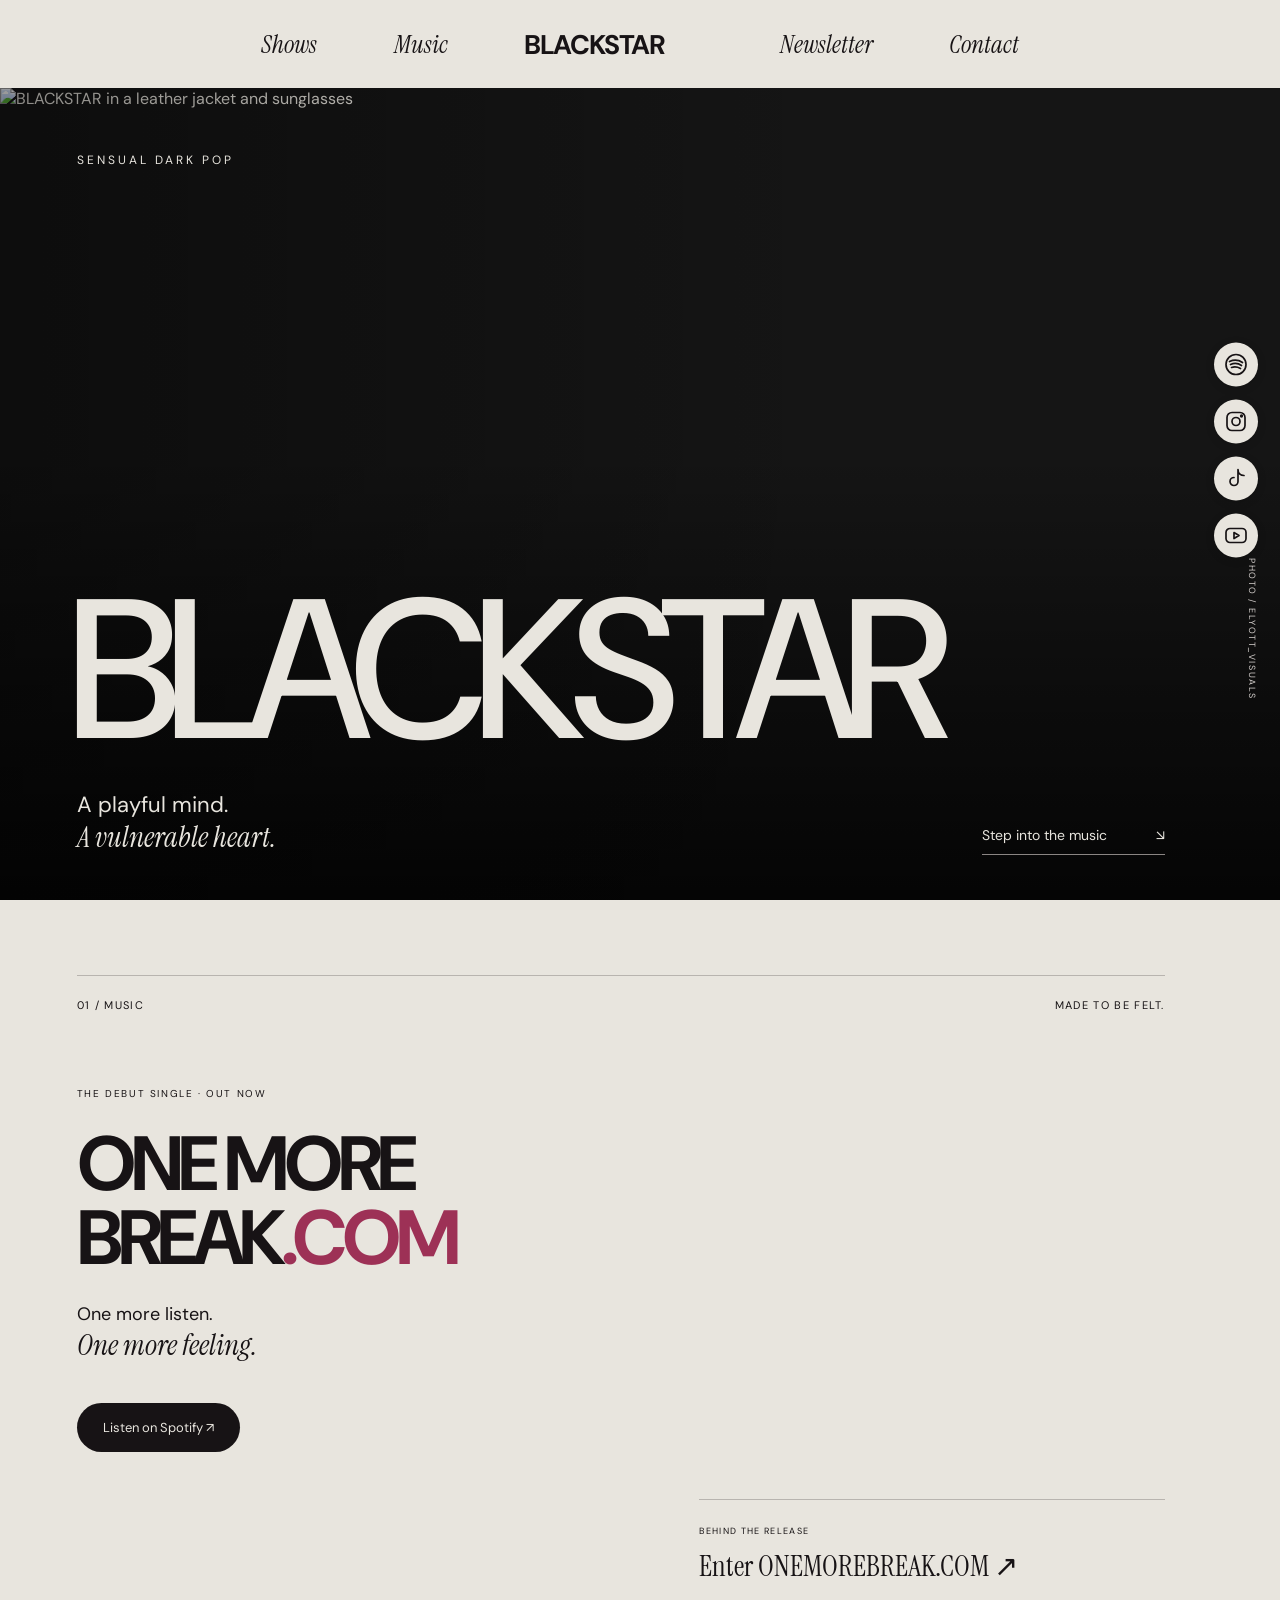
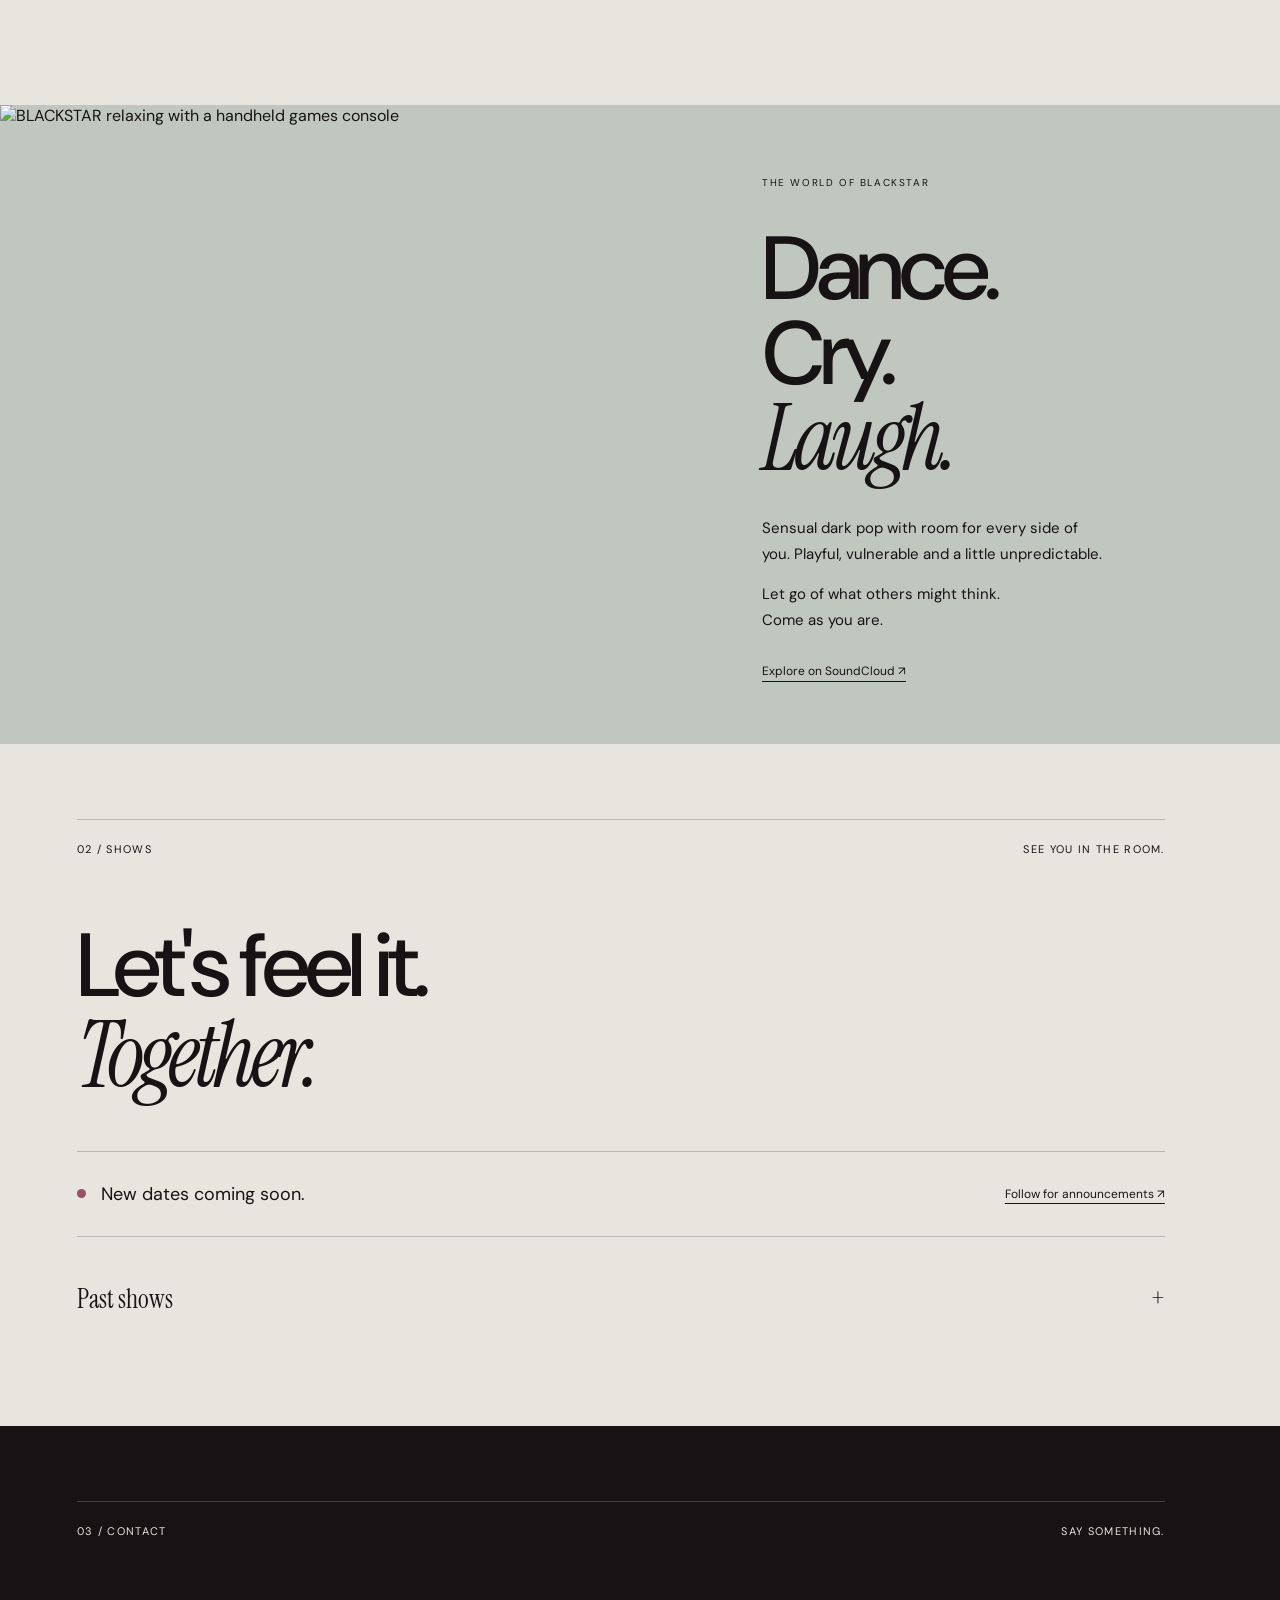
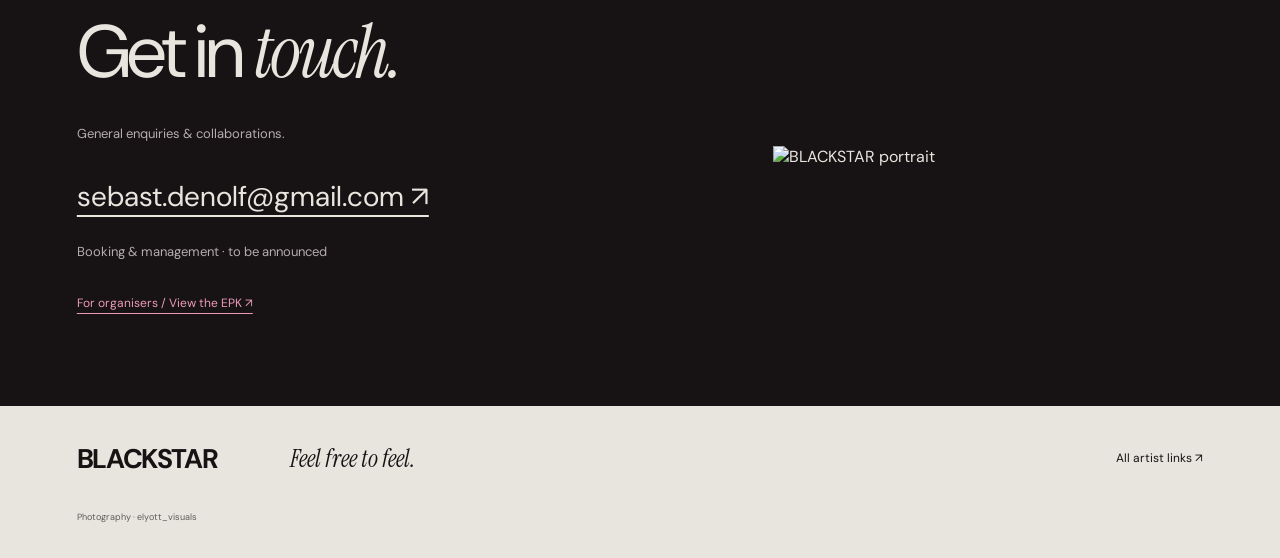
==== index.html @ d19f823a "Publish BLACKSTAR artist website and newsletter page" ====
<!doctype html>
<html lang="en"><head><meta charset="utf-8"><meta name="viewport" content="width=device-width,initial-scale=1"><meta name="theme-color" content="#141112"><meta name="description" content="Enter the world of BLACKSTAR. Sensual dark pop, music and live shows."><title>BLACKSTAR — Music / Shows / Contact</title><link rel="stylesheet" href="style.css"><link rel="icon" href="https://sebastdenolf-maker.github.io/blackstar-epk/assets/blackstar-logo.svg"></head><body>
<a class="skip" href="#music">Skip to content</a>
<header><a href="#shows">Shows</a><a href="#music">Music</a><a class="wordmark" href="#home">BLACKSTAR <img src="https://sebastdenolf-maker.github.io/blackstar-epk/assets/blackstar-logo.svg" alt=""></a><a href="newsletter.html">Newsletter</a><a href="#contact">Contact</a></header>
<aside class="socials" aria-label="Follow BLACKSTAR"><a href="https://open.spotify.com/artist/2CVn0cWIODwVhLx6vKA2kI" aria-label="BLACKSTAR on Spotify" title="Spotify"><svg viewBox="0 0 24 24"><circle cx="12" cy="12" r="10"/><path d="M5.5 9q7-3 13 1M6.5 12q6-2.5 11 1M7.5 15q4.5-1.5 9 1"/></svg></a><a href="https://www.instagram.com/blackstarrrrrrrrr_/" aria-label="BLACKSTAR on Instagram" title="Instagram"><svg viewBox="0 0 24 24"><rect x="3" y="3" width="18" height="18" rx="5"/><circle cx="12" cy="12" r="4"/><circle cx="17.5" cy="6.5" r=".8"/></svg></a><button data-platform="TikTok" aria-label="TikTok link coming soon" title="TikTok — coming soon"><svg viewBox="0 0 24 24"><path d="M14 3v12a4 4 0 1 1-4-4M14 3c0 4 3 6 6 6"/></svg></button><button data-platform="YouTube" aria-label="YouTube link coming soon" title="YouTube — coming soon"><svg viewBox="0 0 24 24"><rect x="2" y="5" width="20" height="14" rx="4"/><path d="m10 9 5 3-5 3z"/></svg></button></aside>
<main><section class="hero" id="home"><img class="hero-photo" src="https://sebastdenolf-maker.github.io/blackstar-epk/assets/blackstar-night.jpg" alt="BLACKSTAR in a leather jacket and sunglasses"><div class="hero-shade"></div><p class="overline">SENSUAL DARK POP</p><h1>BLACKSTAR</h1><div class="hero-footer"><p>A playful mind.<br><i>A vulnerable heart.</i></p><a href="#music">Step into the music <span>↘</span></a></div><span class="photo-credit">PHOTO / ELYOTT_VISUALS</span></section>
<section class="music section" id="music"><div class="section-top"><span>01 / MUSIC</span><span>Made to be felt.</span></div><div class="music-layout"><div><p class="eyebrow">THE DEBUT SINGLE · OUT NOW</p><h2>ONE MORE<br>BREAK<span>.COM</span></h2><p class="intro">One more listen.<br><i>One more feeling.</i></p><a class="pill" href="https://open.spotify.com/track/6Let7V7lNTiUmS2fccTOE7" target="_blank" rel="noopener">Listen on Spotify ↗</a></div><div class="player"><iframe title="ONEMOREBREAK.COM by BLACKSTAR" src="https://open.spotify.com/embed/track/6Let7V7lNTiUmS2fccTOE7?theme=0" height="352" allow="autoplay; clipboard-write; encrypted-media; fullscreen; picture-in-picture" loading="lazy"></iframe><a class="release-world" href="https://onemorebreak.com/" target="_blank" rel="noopener"><span>BEHIND THE RELEASE</span>Enter ONEMOREBREAK.COM ↗</a></div></div></section>
<section class="world" id="world"><div class="world-photo"><img src="https://sebastdenolf-maker.github.io/blackstar-epk/assets/blackstar-playful.jpg" alt="BLACKSTAR relaxing with a handheld games console" loading="lazy"></div><div class="world-copy"><span class="eyebrow">THE WORLD OF BLACKSTAR</span><h2>Dance.<br>Cry.<br><i>Laugh.</i></h2><p>Sensual dark pop with room for every side of you. Playful, vulnerable and a little unpredictable.</p><p>Let go of what others might think.<br>Come as you are.</p><a class="text-link" href="https://soundcloud.com/sebast-denolf" target="_blank" rel="noopener">Explore on SoundCloud ↗</a></div></section>
<section class="shows section" id="shows"><div class="section-top"><span>02 / SHOWS</span><span>See you in the room.</span></div><h2>Let's feel it.<br><i>Together.</i></h2><div class="next-shows"><span class="status-dot"></span><p>New dates coming soon.</p><a href="https://www.instagram.com/blackstarrrrrrrrr_/" target="_blank" rel="noopener">Follow for announcements ↗</a></div><details><summary>Past shows <span>+</span></summary><div class="show-row"><time datetime="2026-11-06">06 <small>NOV 2026</small></time><strong>Het Belofte Land</strong><span>Lier, Belgium</span><em>Past show</em></div><div class="show-row"><time datetime="2026-11-05">05 <small>NOV 2026</small></time><strong>Café De Fiere Margriet</strong><span>Leuven, Belgium</span><em>Past show</em></div><div class="show-row"><time datetime="2026-06-04">04 <small>JUN 2026</small></time><strong>De Koer</strong><span>Gent, Belgium</span><em>Past show</em></div></details></section>
<section class="contact section" id="contact"><div class="section-top"><span>03 / CONTACT</span><span>Say something.</span></div><div class="contact-grid"><div><h2>Get in <i>touch.</i></h2><p>General enquiries & collaborations.</p><a class="mail" href="mailto:sebast.denolf@gmail.com">sebast.denolf@gmail.com ↗</a><p class="booking-pending">Booking & management · to be announced</p><a class="text-link" href="https://sebastdenolf-maker.github.io/blackstar-epk/" target="_blank" rel="noopener">For organisers / View the EPK ↗</a></div><img src="https://sebastdenolf-maker.github.io/blackstar-epk/assets/blackstar-portrait.jpg" alt="BLACKSTAR portrait" loading="lazy"></div></section></main>
<footer><a class="wordmark" href="#home">BLACKSTAR <img src="https://sebastdenolf-maker.github.io/blackstar-epk/assets/blackstar-logo.svg" alt=""></a><span>Feel free to feel.</span><a href="https://linktr.ee/BLACKSTAR_" target="_blank" rel="noopener">All artist links ↗</a><small>Photography · elyott_visuals</small></footer><div class="toast" role="status" aria-live="polite"></div><script src="script.js"></script></body></html>
---- style.css ----
@import url('https://fonts.googleapis.com/css2?family=DM+Sans:wght@400;500;600;700&family=Instrument+Serif:ital@0;1&display=swap');
:root{--ink:#171315;--paper:#e8e5de;--pink:#ed9ab9;--line:rgba(23,19,21,.23)}*{box-sizing:border-box}html{scroll-behavior:smooth;scroll-padding-top:90px}body{margin:0;background:var(--paper);color:var(--ink);font-family:'DM Sans',sans-serif}a{color:inherit;text-decoration:none}button{font:inherit}header{height:88px;display:flex;align-items:center;justify-content:center;gap:6vw;padding:0 6%;position:relative;z-index:10;background:var(--paper)}header>a:not(.wordmark){font-family:'Instrument Serif',serif;font-style:italic;font-size:25px}.wordmark{font-size:27px;letter-spacing:-1.4px;font-weight:700;display:inline-flex;align-items:center;gap:8px}.wordmark img{width:30px;filter:brightness(0)}.skip{position:absolute;left:15px;top:-70px;z-index:99;background:white;padding:12px}.skip:focus{top:10px}a:focus-visible,button:focus-visible,summary:focus-visible{outline:3px solid #c84176;outline-offset:5px}.hero{height:calc(100svh - 88px);min-height:650px;max-height:1100px;position:relative;overflow:hidden;background:#151515;color:var(--paper);padding:5% 6%}.hero-photo{position:absolute;inset:0;width:100%;height:100%;object-fit:cover;object-position:50% 43%}.hero-shade{position:absolute;inset:0;background:linear-gradient(90deg,rgba(0,0,0,.4),transparent 65%),linear-gradient(0deg,rgba(0,0,0,.78),transparent 55%)}.overline{position:relative;font-size:12px;letter-spacing:.25em;margin:0}.hero h1{position:absolute;bottom:130px;left:5.3%;margin:0;font-size:clamp(90px,15.5vw,255px);letter-spacing:-.075em;line-height:1;font-weight:500;animation:arrive 1.1s 1s both}.hero-footer{position:absolute;bottom:45px;left:6%;right:9%;display:flex;justify-content:space-between;align-items:end}.hero-footer p{margin:0;font-size:22px;line-height:1.25}.hero-footer i{font-family:'Instrument Serif',serif;font-size:29px}.hero-footer a{font-size:14px;border-bottom:1px solid #8a8583;padding-bottom:10px}.hero-footer a span{padding-left:45px}.photo-credit{position:absolute;right:22px;bottom:200px;writing-mode:vertical-rl;font-size:9px;letter-spacing:.17em;color:#d6d1ce}.socials{position:fixed;right:22px;top:50%;transform:translateY(-50%);z-index:20;display:flex;flex-direction:column;gap:13px}.socials a,.socials button{border:0;width:44px;height:44px;border-radius:100%;background:var(--paper);display:grid;place-items:center;box-shadow:0 2px 10px #0002;cursor:pointer;transition:transform .2s,background .2s}.socials a:hover,.socials button:hover{background:var(--pink);transform:scale(1.1)}.socials svg{width:24px;height:24px;fill:none;stroke:var(--ink);stroke-width:1.7;stroke-linecap:round;stroke-linejoin:round}.section{padding:75px 9% 95px 6%}.section-top{border-top:1px solid var(--line);padding-top:22px;display:flex;justify-content:space-between;font-size:11px;letter-spacing:.12em;text-transform:uppercase;margin-bottom:65px}.music-layout{display:grid;grid-template-columns:1.15fr 1fr;gap:8%}.eyebrow{font-size:10px;letter-spacing:.16em}.music h2{font-size:clamp(50px,6vw,100px);line-height:.96;letter-spacing:-.065em;margin:28px 0}.music h2 span{color:#9d3156}.intro{font-size:18px;line-height:1.3}.intro i{font-family:'Instrument Serif',serif;font-size:29px}.pill{display:inline-block;background:var(--ink);color:var(--paper);border-radius:40px;padding:16px 26px;margin-top:20px;font-size:13px}.player{padding-top:45px}.player iframe{border:0;width:100%;border-radius:12px}.release-world{display:block;border-top:1px solid var(--line);padding:25px 0;font-family:'Instrument Serif',serif;font-size:29px;margin-top:20px}.release-world span{display:block;font-family:'DM Sans',sans-serif;font-size:9px;letter-spacing:.15em;margin-bottom:10px}.world{display:grid;grid-template-columns:1.15fr 1fr;background:#c0c7bf}.world-photo img{display:block;width:100%;height:100%;max-height:900px;object-fit:cover}.world-copy{padding:65px 17% 65px 13%}.world h2{font-size:clamp(60px,7vw,110px);line-height:.95;font-weight:500;letter-spacing:-.06em;margin:35px 0}.world h2 i,.shows h2 i,.contact h2 i{font-family:'Instrument Serif',serif;font-weight:400}.world-copy p{line-height:1.7;font-size:15px;max-width:340px}.text-link{display:block;font-size:12px;text-decoration:underline;text-underline-offset:6px;margin-top:30px}.shows h2{font-size:clamp(55px,7vw,105px);line-height:1;letter-spacing:-.055em;font-weight:500;margin:0 0 50px}.next-shows{display:flex;align-items:center;gap:15px;border-top:1px solid var(--line);border-bottom:1px solid var(--line);padding:30px 0}.status-dot{width:9px;height:9px;border-radius:50%;background:#96516b}.next-shows p{font-size:18px;margin:0}.next-shows a{margin-left:auto;font-size:12px;text-decoration:underline;text-underline-offset:5px}details{margin-top:30px}summary{cursor:pointer;font-family:'Instrument Serif',serif;font-size:26px;list-style:none;padding:15px 0}summary span{float:right}.show-row{display:grid;grid-template-columns:150px 1.5fr 1fr auto;align-items:center;border-top:1px solid var(--line);padding:23px 0;gap:15px}.show-row time{font-family:'Instrument Serif',serif;font-size:44px}.show-row small{font-family:'DM Sans',sans-serif;font-size:10px}.show-row strong{font-weight:500}.show-row>span,.show-row em{font-size:12px}.show-row em{opacity:.6}.contact{background:var(--ink);color:var(--paper)}.contact .section-top{border-color:#ffffff30}.contact-grid{display:grid;grid-template-columns:1.5fr 1fr;gap:10%;align-items:center}.contact h2{font-size:clamp(50px,5.8vw,90px);font-weight:400;letter-spacing:-.045em;margin:0 0 25px}.contact p{font-size:13px;color:#b5acb0}.mail{display:block;font-size:clamp(18px,2.2vw,34px);text-decoration:underline;text-underline-offset:9px;margin-top:36px;word-break:break-word}.contact-grid>img{width:100%;max-height:450px;object-fit:cover;object-position:50% 30%}.contact .text-link{color:var(--pink);margin-top:35px}footer{padding:35px 6%;display:flex;gap:35px;align-items:center;flex-wrap:wrap}footer>span{font-family:'Instrument Serif',serif;font-style:italic;font-size:24px}footer>a:not(.wordmark){margin-left:auto;font-size:12px}footer small{flex-basis:100%;font-size:9px;opacity:.65}.toast{position:fixed;bottom:25px;left:50%;transform:translateX(-50%);background:var(--ink);color:var(--paper);padding:15px 25px;border-radius:3px;z-index:50;opacity:0;pointer-events:none;transition:opacity .2s}.toast.visible{opacity:1}@keyframes arrive{from{opacity:0;transform:translateY(25px)}to{opacity:1;transform:none}}@media(max-width:700px){header{height:75px;gap:18px;padding:0 18px;flex-wrap:wrap}header>a:not(.wordmark){font-size:19px}.wordmark{font-size:21px}.wordmark img{width:23px}.hero{min-height:610px;height:calc(90svh - 75px)}.hero-photo{object-position:50% 40%}.hero h1{font-size:18vw;left:5%;bottom:170px}.hero-footer{bottom:40px;right:65px;display:block}.hero-footer p{font-size:17px}.hero-footer i{font-size:23px}.hero-footer a{display:inline-block;margin-top:25px}.socials{right:12px;gap:10px}.socials a,.socials button{width:36px;height:36px}.socials svg{width:20px;height:20px}.photo-credit{display:none}.section{padding:50px 65px 60px 22px}.section-top{margin-bottom:40px;font-size:8px}.music-layout,.world,.contact-grid{grid-template-columns:1fr}.music h2{font-size:14vw}.player{padding-top:35px}.world-copy{padding:45px 65px 50px 22px}.world-photo img{max-height:450px}.world h2{font-size:75px}.next-shows{align-items:start;flex-wrap:wrap}.next-shows p{font-size:16px}.next-shows a{margin:5px 0 0 24px}.show-row{grid-template-columns:85px 1fr;gap:10px}.show-row>span{grid-column:2}.show-row em{display:none}.show-row time{grid-row:span 2;font-size:35px}.show-row strong{font-size:13px}.contact-grid>img{margin-top:40px;max-height:350px}.mail{font-size:18px}footer{padding-right:65px;gap:15px}footer>a:not(.wordmark){margin-left:0}}@media(prefers-reduced-motion:reduce){html{scroll-behavior:auto}*{animation:none!important;transition:none!important}}.booking-pending{margin-top:28px!important}.newsletter-page{min-height:calc(100svh - 88px);position:relative;color:var(--paper);padding:65px 24px}.newsletter-bg,.newsletter-overlay{position:absolute;inset:0;width:100%;height:100%;object-fit:cover;object-position:50% 30%}.newsletter-overlay{background:#100a0fc4}.newsletter-content{position:relative;max-width:530px;margin:auto}.newsletter-content>.wordmark{display:flex;justify-content:center}.newsletter-content>.wordmark img{filter:none}.newsletter-content h1{text-align:center;font-size:76px;line-height:.95;font-weight:400;letter-spacing:-.05em;margin:35px 0 24px}.newsletter-content h1 i{font-family:'Instrument Serif',serif}.newsletter-content>p{text-align:center;font-size:14px;margin-bottom:35px}.newsletter-content label{display:block;font-size:12px;margin-bottom:8px}.newsletter-content input:not([type=checkbox]){display:block;width:100%;height:45px;border:1px solid #ffffff50;background:#f3efe9;color:var(--ink);padding:10px 12px;font:inherit;border-radius:0;margin-bottom:20px}.name-fields{display:grid;grid-template-columns:1fr 1fr;gap:18px}.consent{display:flex!important;align-items:start;gap:10px;line-height:1.5;margin:5px 0 20px!important}.consent input{margin-top:3px}.newsletter-content .pill{border:0;border-radius:0;background:var(--pink);color:var(--ink);width:100%;cursor:pointer;margin-top:0;font-size:16px}.privacy-note{font-size:10px;line-height:1.6;opacity:.7}.back-link{display:block;text-align:center;font-size:12px;margin-top:30px}.honeypot{position:absolute!important;left:-9999px!important;width:1px!important}.newsletter-content input:focus{outline:2px solid var(--pink);outline-offset:3px}@media(max-width:700px){.newsletter-page{min-height:calc(100svh - 75px);padding:45px 25px}.newsletter-content h1{font-size:65px}.name-fields{gap:12px}header{gap:13px}header>a:not(.wordmark){font-size:17px}}
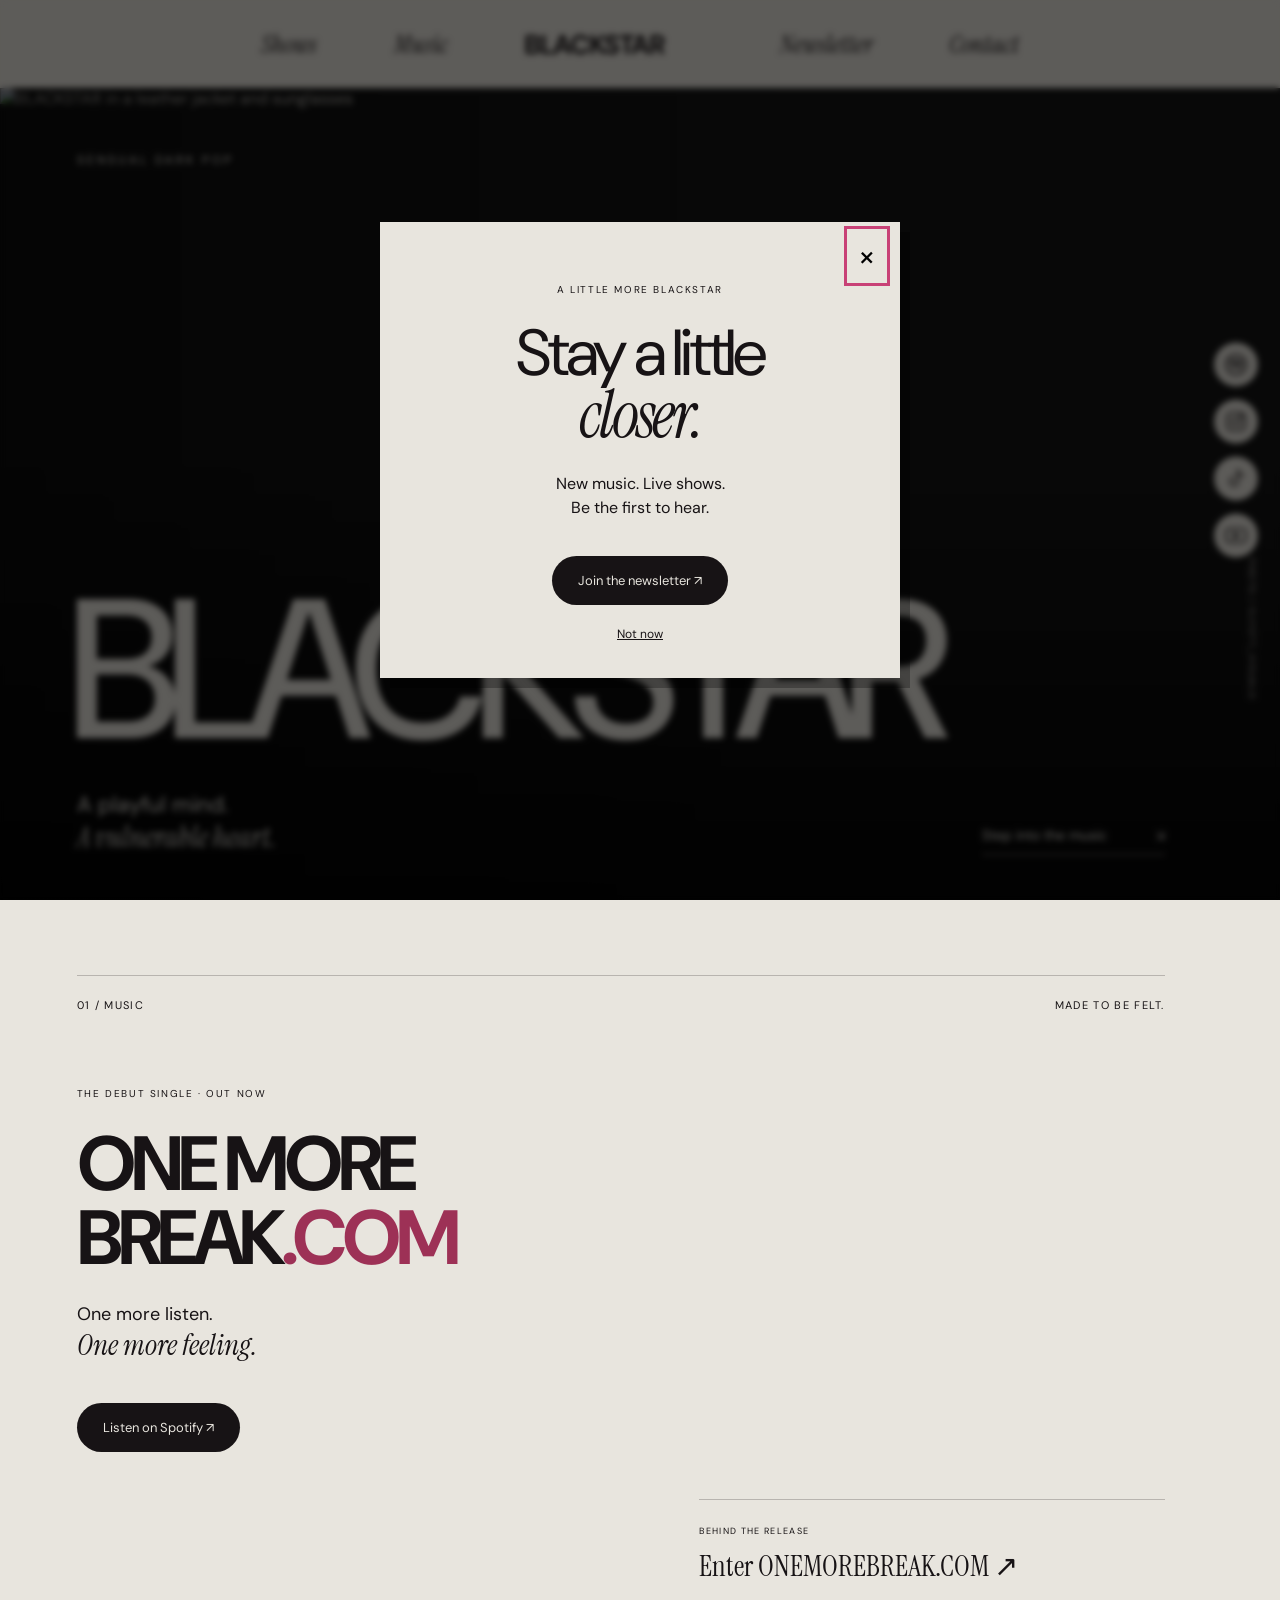
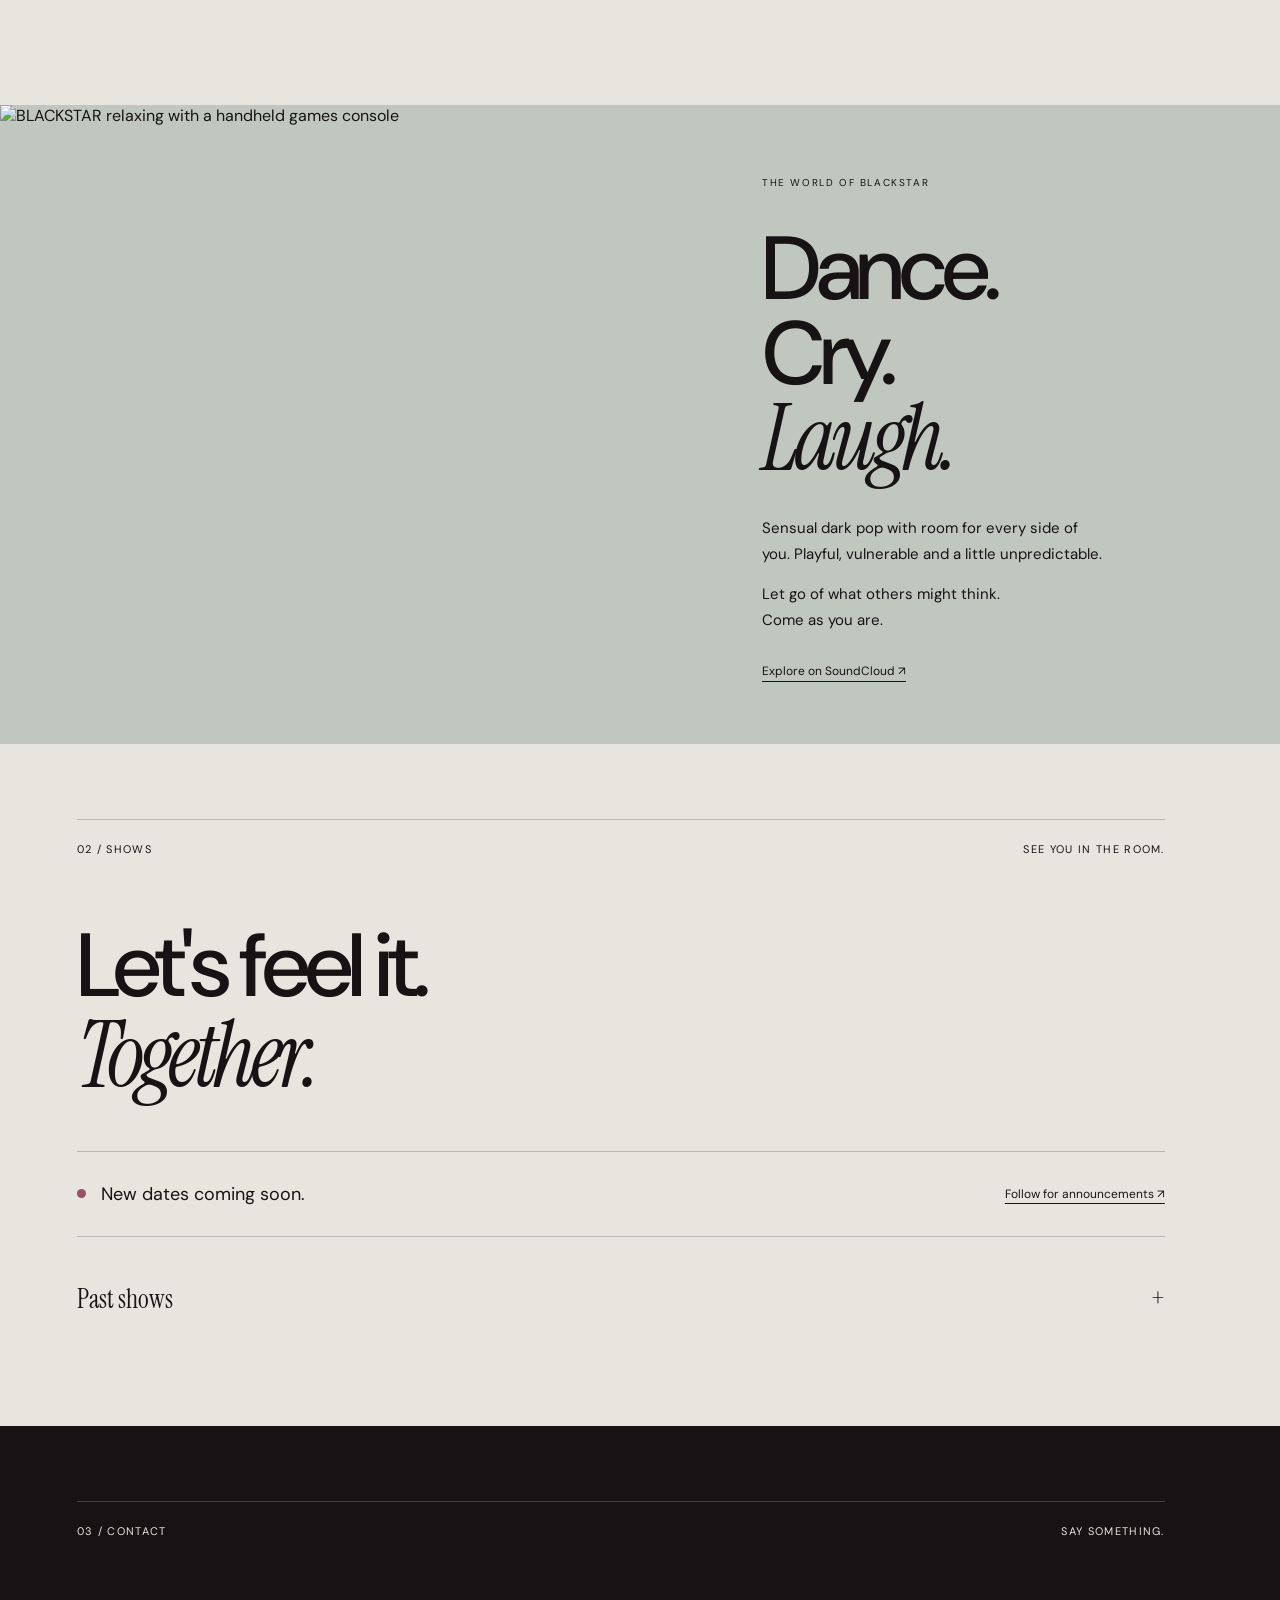
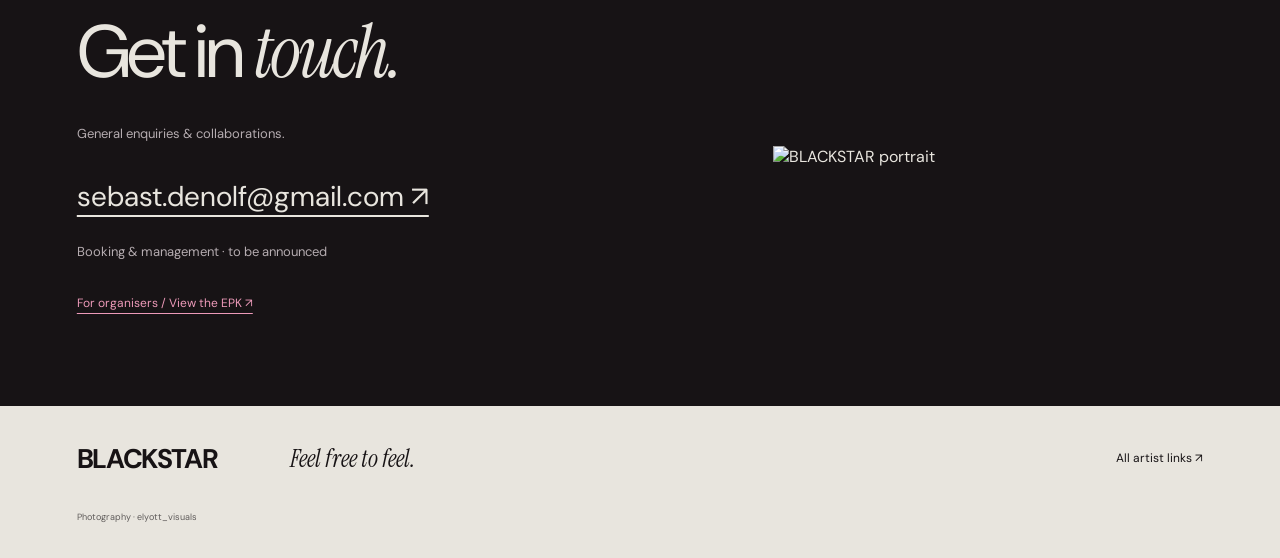
==== commit d946cd88: "Connect verified newsletter signup to Supabase and add dismissible signup popup" ====
--- a/index.html
+++ b/index.html
@@ -8,4 +8,4 @@
 <section class="world" id="world"><div class="world-photo"><img src="https://sebastdenolf-maker.github.io/blackstar-epk/assets/blackstar-playful.jpg" alt="BLACKSTAR relaxing with a handheld games console" loading="lazy"></div><div class="world-copy"><span class="eyebrow">THE WORLD OF BLACKSTAR</span><h2>Dance.<br>Cry.<br><i>Laugh.</i></h2><p>Sensual dark pop with room for every side of you. Playful, vulnerable and a little unpredictable.</p><p>Let go of what others might think.<br>Come as you are.</p><a class="text-link" href="https://soundcloud.com/sebast-denolf" target="_blank" rel="noopener">Explore on SoundCloud ↗</a></div></section>
 <section class="shows section" id="shows"><div class="section-top"><span>02 / SHOWS</span><span>See you in the room.</span></div><h2>Let's feel it.<br><i>Together.</i></h2><div class="next-shows"><span class="status-dot"></span><p>New dates coming soon.</p><a href="https://www.instagram.com/blackstarrrrrrrrr_/" target="_blank" rel="noopener">Follow for announcements ↗</a></div><details><summary>Past shows <span>+</span></summary><div class="show-row"><time datetime="2026-11-06">06 <small>NOV 2026</small></time><strong>Het Belofte Land</strong><span>Lier, Belgium</span><em>Past show</em></div><div class="show-row"><time datetime="2026-11-05">05 <small>NOV 2026</small></time><strong>Café De Fiere Margriet</strong><span>Leuven, Belgium</span><em>Past show</em></div><div class="show-row"><time datetime="2026-06-04">04 <small>JUN 2026</small></time><strong>De Koer</strong><span>Gent, Belgium</span><em>Past show</em></div></details></section>
 <section class="contact section" id="contact"><div class="section-top"><span>03 / CONTACT</span><span>Say something.</span></div><div class="contact-grid"><div><h2>Get in <i>touch.</i></h2><p>General enquiries & collaborations.</p><a class="mail" href="mailto:sebast.denolf@gmail.com">sebast.denolf@gmail.com ↗</a><p class="booking-pending">Booking & management · to be announced</p><a class="text-link" href="https://sebastdenolf-maker.github.io/blackstar-epk/" target="_blank" rel="noopener">For organisers / View the EPK ↗</a></div><img src="https://sebastdenolf-maker.github.io/blackstar-epk/assets/blackstar-portrait.jpg" alt="BLACKSTAR portrait" loading="lazy"></div></section></main>
-<footer><a class="wordmark" href="#home">BLACKSTAR <img src="https://sebastdenolf-maker.github.io/blackstar-epk/assets/blackstar-logo.svg" alt=""></a><span>Feel free to feel.</span><a href="https://linktr.ee/BLACKSTAR_" target="_blank" rel="noopener">All artist links ↗</a><small>Photography · elyott_visuals</small></footer><div class="toast" role="status" aria-live="polite"></div><script src="script.js"></script></body></html>+<footer><a class="wordmark" href="#home">BLACKSTAR <img src="https://sebastdenolf-maker.github.io/blackstar-epk/assets/blackstar-logo.svg" alt=""></a><span>Feel free to feel.</span><a href="https://linktr.ee/BLACKSTAR_" target="_blank" rel="noopener">All artist links ↗</a><small>Photography · elyott_visuals</small></footer><div class="toast" role="status" aria-live="polite"></div><dialog id="newsletterPopup" aria-labelledby="popupTitle"><button class="popup-close" aria-label="Close newsletter invitation">×</button><span class="eyebrow">A LITTLE MORE BLACKSTAR</span><h2 id="popupTitle">Stay a little<br><i>closer.</i></h2><p>New music. Live shows.<br>Be the first to hear.</p><a class="pill" href="newsletter.html">Join the newsletter ↗</a><button class="popup-dismiss">Not now</button></dialog><script src="script.js"></script></body></html>
--- a/style.css
+++ b/style.css
@@ -1,2 +1,3 @@
 @import url('https://fonts.googleapis.com/css2?family=DM+Sans:wght@400;500;600;700&family=Instrument+Serif:ital@0;1&display=swap');
-:root{--ink:#171315;--paper:#e8e5de;--pink:#ed9ab9;--line:rgba(23,19,21,.23)}*{box-sizing:border-box}html{scroll-behavior:smooth;scroll-padding-top:90px}body{margin:0;background:var(--paper);color:var(--ink);font-family:'DM Sans',sans-serif}a{color:inherit;text-decoration:none}button{font:inherit}header{height:88px;display:flex;align-items:center;justify-content:center;gap:6vw;padding:0 6%;position:relative;z-index:10;background:var(--paper)}header>a:not(.wordmark){font-family:'Instrument Serif',serif;font-style:italic;font-size:25px}.wordmark{font-size:27px;letter-spacing:-1.4px;font-weight:700;display:inline-flex;align-items:center;gap:8px}.wordmark img{width:30px;filter:brightness(0)}.skip{position:absolute;left:15px;top:-70px;z-index:99;background:white;padding:12px}.skip:focus{top:10px}a:focus-visible,button:focus-visible,summary:focus-visible{outline:3px solid #c84176;outline-offset:5px}.hero{height:calc(100svh - 88px);min-height:650px;max-height:1100px;position:relative;overflow:hidden;background:#151515;color:var(--paper);padding:5% 6%}.hero-photo{position:absolute;inset:0;width:100%;height:100%;object-fit:cover;object-position:50% 43%}.hero-shade{position:absolute;inset:0;background:linear-gradient(90deg,rgba(0,0,0,.4),transparent 65%),linear-gradient(0deg,rgba(0,0,0,.78),transparent 55%)}.overline{position:relative;font-size:12px;letter-spacing:.25em;margin:0}.hero h1{position:absolute;bottom:130px;left:5.3%;margin:0;font-size:clamp(90px,15.5vw,255px);letter-spacing:-.075em;line-height:1;font-weight:500;animation:arrive 1.1s 1s both}.hero-footer{position:absolute;bottom:45px;left:6%;right:9%;display:flex;justify-content:space-between;align-items:end}.hero-footer p{margin:0;font-size:22px;line-height:1.25}.hero-footer i{font-family:'Instrument Serif',serif;font-size:29px}.hero-footer a{font-size:14px;border-bottom:1px solid #8a8583;padding-bottom:10px}.hero-footer a span{padding-left:45px}.photo-credit{position:absolute;right:22px;bottom:200px;writing-mode:vertical-rl;font-size:9px;letter-spacing:.17em;color:#d6d1ce}.socials{position:fixed;right:22px;top:50%;transform:translateY(-50%);z-index:20;display:flex;flex-direction:column;gap:13px}.socials a,.socials button{border:0;width:44px;height:44px;border-radius:100%;background:var(--paper);display:grid;place-items:center;box-shadow:0 2px 10px #0002;cursor:pointer;transition:transform .2s,background .2s}.socials a:hover,.socials button:hover{background:var(--pink);transform:scale(1.1)}.socials svg{width:24px;height:24px;fill:none;stroke:var(--ink);stroke-width:1.7;stroke-linecap:round;stroke-linejoin:round}.section{padding:75px 9% 95px 6%}.section-top{border-top:1px solid var(--line);padding-top:22px;display:flex;justify-content:space-between;font-size:11px;letter-spacing:.12em;text-transform:uppercase;margin-bottom:65px}.music-layout{display:grid;grid-template-columns:1.15fr 1fr;gap:8%}.eyebrow{font-size:10px;letter-spacing:.16em}.music h2{font-size:clamp(50px,6vw,100px);line-height:.96;letter-spacing:-.065em;margin:28px 0}.music h2 span{color:#9d3156}.intro{font-size:18px;line-height:1.3}.intro i{font-family:'Instrument Serif',serif;font-size:29px}.pill{display:inline-block;background:var(--ink);color:var(--paper);border-radius:40px;padding:16px 26px;margin-top:20px;font-size:13px}.player{padding-top:45px}.player iframe{border:0;width:100%;border-radius:12px}.release-world{display:block;border-top:1px solid var(--line);padding:25px 0;font-family:'Instrument Serif',serif;font-size:29px;margin-top:20px}.release-world span{display:block;font-family:'DM Sans',sans-serif;font-size:9px;letter-spacing:.15em;margin-bottom:10px}.world{display:grid;grid-template-columns:1.15fr 1fr;background:#c0c7bf}.world-photo img{display:block;width:100%;height:100%;max-height:900px;object-fit:cover}.world-copy{padding:65px 17% 65px 13%}.world h2{font-size:clamp(60px,7vw,110px);line-height:.95;font-weight:500;letter-spacing:-.06em;margin:35px 0}.world h2 i,.shows h2 i,.contact h2 i{font-family:'Instrument Serif',serif;font-weight:400}.world-copy p{line-height:1.7;font-size:15px;max-width:340px}.text-link{display:block;font-size:12px;text-decoration:underline;text-underline-offset:6px;margin-top:30px}.shows h2{font-size:clamp(55px,7vw,105px);line-height:1;letter-spacing:-.055em;font-weight:500;margin:0 0 50px}.next-shows{display:flex;align-items:center;gap:15px;border-top:1px solid var(--line);border-bottom:1px solid var(--line);padding:30px 0}.status-dot{width:9px;height:9px;border-radius:50%;background:#96516b}.next-shows p{font-size:18px;margin:0}.next-shows a{margin-left:auto;font-size:12px;text-decoration:underline;text-underline-offset:5px}details{margin-top:30px}summary{cursor:pointer;font-family:'Instrument Serif',serif;font-size:26px;list-style:none;padding:15px 0}summary span{float:right}.show-row{display:grid;grid-template-columns:150px 1.5fr 1fr auto;align-items:center;border-top:1px solid var(--line);padding:23px 0;gap:15px}.show-row time{font-family:'Instrument Serif',serif;font-size:44px}.show-row small{font-family:'DM Sans',sans-serif;font-size:10px}.show-row strong{font-weight:500}.show-row>span,.show-row em{font-size:12px}.show-row em{opacity:.6}.contact{background:var(--ink);color:var(--paper)}.contact .section-top{border-color:#ffffff30}.contact-grid{display:grid;grid-template-columns:1.5fr 1fr;gap:10%;align-items:center}.contact h2{font-size:clamp(50px,5.8vw,90px);font-weight:400;letter-spacing:-.045em;margin:0 0 25px}.contact p{font-size:13px;color:#b5acb0}.mail{display:block;font-size:clamp(18px,2.2vw,34px);text-decoration:underline;text-underline-offset:9px;margin-top:36px;word-break:break-word}.contact-grid>img{width:100%;max-height:450px;object-fit:cover;object-position:50% 30%}.contact .text-link{color:var(--pink);margin-top:35px}footer{padding:35px 6%;display:flex;gap:35px;align-items:center;flex-wrap:wrap}footer>span{font-family:'Instrument Serif',serif;font-style:italic;font-size:24px}footer>a:not(.wordmark){margin-left:auto;font-size:12px}footer small{flex-basis:100%;font-size:9px;opacity:.65}.toast{position:fixed;bottom:25px;left:50%;transform:translateX(-50%);background:var(--ink);color:var(--paper);padding:15px 25px;border-radius:3px;z-index:50;opacity:0;pointer-events:none;transition:opacity .2s}.toast.visible{opacity:1}@keyframes arrive{from{opacity:0;transform:translateY(25px)}to{opacity:1;transform:none}}@media(max-width:700px){header{height:75px;gap:18px;padding:0 18px;flex-wrap:wrap}header>a:not(.wordmark){font-size:19px}.wordmark{font-size:21px}.wordmark img{width:23px}.hero{min-height:610px;height:calc(90svh - 75px)}.hero-photo{object-position:50% 40%}.hero h1{font-size:18vw;left:5%;bottom:170px}.hero-footer{bottom:40px;right:65px;display:block}.hero-footer p{font-size:17px}.hero-footer i{font-size:23px}.hero-footer a{display:inline-block;margin-top:25px}.socials{right:12px;gap:10px}.socials a,.socials button{width:36px;height:36px}.socials svg{width:20px;height:20px}.photo-credit{display:none}.section{padding:50px 65px 60px 22px}.section-top{margin-bottom:40px;font-size:8px}.music-layout,.world,.contact-grid{grid-template-columns:1fr}.music h2{font-size:14vw}.player{padding-top:35px}.world-copy{padding:45px 65px 50px 22px}.world-photo img{max-height:450px}.world h2{font-size:75px}.next-shows{align-items:start;flex-wrap:wrap}.next-shows p{font-size:16px}.next-shows a{margin:5px 0 0 24px}.show-row{grid-template-columns:85px 1fr;gap:10px}.show-row>span{grid-column:2}.show-row em{display:none}.show-row time{grid-row:span 2;font-size:35px}.show-row strong{font-size:13px}.contact-grid>img{margin-top:40px;max-height:350px}.mail{font-size:18px}footer{padding-right:65px;gap:15px}footer>a:not(.wordmark){margin-left:0}}@media(prefers-reduced-motion:reduce){html{scroll-behavior:auto}*{animation:none!important;transition:none!important}}.booking-pending{margin-top:28px!important}.newsletter-page{min-height:calc(100svh - 88px);position:relative;color:var(--paper);padding:65px 24px}.newsletter-bg,.newsletter-overlay{position:absolute;inset:0;width:100%;height:100%;object-fit:cover;object-position:50% 30%}.newsletter-overlay{background:#100a0fc4}.newsletter-content{position:relative;max-width:530px;margin:auto}.newsletter-content>.wordmark{display:flex;justify-content:center}.newsletter-content>.wordmark img{filter:none}.newsletter-content h1{text-align:center;font-size:76px;line-height:.95;font-weight:400;letter-spacing:-.05em;margin:35px 0 24px}.newsletter-content h1 i{font-family:'Instrument Serif',serif}.newsletter-content>p{text-align:center;font-size:14px;margin-bottom:35px}.newsletter-content label{display:block;font-size:12px;margin-bottom:8px}.newsletter-content input:not([type=checkbox]){display:block;width:100%;height:45px;border:1px solid #ffffff50;background:#f3efe9;color:var(--ink);padding:10px 12px;font:inherit;border-radius:0;margin-bottom:20px}.name-fields{display:grid;grid-template-columns:1fr 1fr;gap:18px}.consent{display:flex!important;align-items:start;gap:10px;line-height:1.5;margin:5px 0 20px!important}.consent input{margin-top:3px}.newsletter-content .pill{border:0;border-radius:0;background:var(--pink);color:var(--ink);width:100%;cursor:pointer;margin-top:0;font-size:16px}.privacy-note{font-size:10px;line-height:1.6;opacity:.7}.back-link{display:block;text-align:center;font-size:12px;margin-top:30px}.honeypot{position:absolute!important;left:-9999px!important;width:1px!important}.newsletter-content input:focus{outline:2px solid var(--pink);outline-offset:3px}@media(max-width:700px){.newsletter-page{min-height:calc(100svh - 75px);padding:45px 25px}.newsletter-content h1{font-size:65px}.name-fields{gap:12px}header{gap:13px}header>a:not(.wordmark){font-size:17px}}+:root{--ink:#171315;--paper:#e8e5de;--pink:#ed9ab9;--line:rgba(23,19,21,.23)}*{box-sizing:border-box}html{scroll-behavior:smooth;scroll-padding-top:90px}body{margin:0;background:var(--paper);color:var(--ink);font-family:'DM Sans',sans-serif}a{color:inherit;text-decoration:none}button{font:inherit}header{height:88px;display:flex;align-items:center;justify-content:center;gap:6vw;padding:0 6%;position:relative;z-index:10;background:var(--paper)}header>a:not(.wordmark){font-family:'Instrument Serif',serif;font-style:italic;font-size:25px}.wordmark{font-size:27px;letter-spacing:-1.4px;font-weight:700;display:inline-flex;align-items:center;gap:8px}.wordmark img{width:30px;filter:brightness(0)}.skip{position:absolute;left:15px;top:-70px;z-index:99;background:white;padding:12px}.skip:focus{top:10px}a:focus-visible,button:focus-visible,summary:focus-visible{outline:3px solid #c84176;outline-offset:5px}.hero{height:calc(100svh - 88px);min-height:650px;max-height:1100px;position:relative;overflow:hidden;background:#151515;color:var(--paper);padding:5% 6%}.hero-photo{position:absolute;inset:0;width:100%;height:100%;object-fit:cover;object-position:50% 43%}.hero-shade{position:absolute;inset:0;background:linear-gradient(90deg,rgba(0,0,0,.4),transparent 65%),linear-gradient(0deg,rgba(0,0,0,.78),transparent 55%)}.overline{position:relative;font-size:12px;letter-spacing:.25em;margin:0}.hero h1{position:absolute;bottom:130px;left:5.3%;margin:0;font-size:clamp(90px,15.5vw,255px);letter-spacing:-.075em;line-height:1;font-weight:500;animation:arrive 1.1s 1s both}.hero-footer{position:absolute;bottom:45px;left:6%;right:9%;display:flex;justify-content:space-between;align-items:end}.hero-footer p{margin:0;font-size:22px;line-height:1.25}.hero-footer i{font-family:'Instrument Serif',serif;font-size:29px}.hero-footer a{font-size:14px;border-bottom:1px solid #8a8583;padding-bottom:10px}.hero-footer a span{padding-left:45px}.photo-credit{position:absolute;right:22px;bottom:200px;writing-mode:vertical-rl;font-size:9px;letter-spacing:.17em;color:#d6d1ce}.socials{position:fixed;right:22px;top:50%;transform:translateY(-50%);z-index:20;display:flex;flex-direction:column;gap:13px}.socials a,.socials button{border:0;width:44px;height:44px;border-radius:100%;background:var(--paper);display:grid;place-items:center;box-shadow:0 2px 10px #0002;cursor:pointer;transition:transform .2s,background .2s}.socials a:hover,.socials button:hover{background:var(--pink);transform:scale(1.1)}.socials svg{width:24px;height:24px;fill:none;stroke:var(--ink);stroke-width:1.7;stroke-linecap:round;stroke-linejoin:round}.section{padding:75px 9% 95px 6%}.section-top{border-top:1px solid var(--line);padding-top:22px;display:flex;justify-content:space-between;font-size:11px;letter-spacing:.12em;text-transform:uppercase;margin-bottom:65px}.music-layout{display:grid;grid-template-columns:1.15fr 1fr;gap:8%}.eyebrow{font-size:10px;letter-spacing:.16em}.music h2{font-size:clamp(50px,6vw,100px);line-height:.96;letter-spacing:-.065em;margin:28px 0}.music h2 span{color:#9d3156}.intro{font-size:18px;line-height:1.3}.intro i{font-family:'Instrument Serif',serif;font-size:29px}.pill{display:inline-block;background:var(--ink);color:var(--paper);border-radius:40px;padding:16px 26px;margin-top:20px;font-size:13px}.player{padding-top:45px}.player iframe{border:0;width:100%;border-radius:12px}.release-world{display:block;border-top:1px solid var(--line);padding:25px 0;font-family:'Instrument Serif',serif;font-size:29px;margin-top:20px}.release-world span{display:block;font-family:'DM Sans',sans-serif;font-size:9px;letter-spacing:.15em;margin-bottom:10px}.world{display:grid;grid-template-columns:1.15fr 1fr;background:#c0c7bf}.world-photo img{display:block;width:100%;height:100%;max-height:900px;object-fit:cover}.world-copy{padding:65px 17% 65px 13%}.world h2{font-size:clamp(60px,7vw,110px);line-height:.95;font-weight:500;letter-spacing:-.06em;margin:35px 0}.world h2 i,.shows h2 i,.contact h2 i{font-family:'Instrument Serif',serif;font-weight:400}.world-copy p{line-height:1.7;font-size:15px;max-width:340px}.text-link{display:block;font-size:12px;text-decoration:underline;text-underline-offset:6px;margin-top:30px}.shows h2{font-size:clamp(55px,7vw,105px);line-height:1;letter-spacing:-.055em;font-weight:500;margin:0 0 50px}.next-shows{display:flex;align-items:center;gap:15px;border-top:1px solid var(--line);border-bottom:1px solid var(--line);padding:30px 0}.status-dot{width:9px;height:9px;border-radius:50%;background:#96516b}.next-shows p{font-size:18px;margin:0}.next-shows a{margin-left:auto;font-size:12px;text-decoration:underline;text-underline-offset:5px}details{margin-top:30px}summary{cursor:pointer;font-family:'Instrument Serif',serif;font-size:26px;list-style:none;padding:15px 0}summary span{float:right}.show-row{display:grid;grid-template-columns:150px 1.5fr 1fr auto;align-items:center;border-top:1px solid var(--line);padding:23px 0;gap:15px}.show-row time{font-family:'Instrument Serif',serif;font-size:44px}.show-row small{font-family:'DM Sans',sans-serif;font-size:10px}.show-row strong{font-weight:500}.show-row>span,.show-row em{font-size:12px}.show-row em{opacity:.6}.contact{background:var(--ink);color:var(--paper)}.contact .section-top{border-color:#ffffff30}.contact-grid{display:grid;grid-template-columns:1.5fr 1fr;gap:10%;align-items:center}.contact h2{font-size:clamp(50px,5.8vw,90px);font-weight:400;letter-spacing:-.045em;margin:0 0 25px}.contact p{font-size:13px;color:#b5acb0}.mail{display:block;font-size:clamp(18px,2.2vw,34px);text-decoration:underline;text-underline-offset:9px;margin-top:36px;word-break:break-word}.contact-grid>img{width:100%;max-height:450px;object-fit:cover;object-position:50% 30%}.contact .text-link{color:var(--pink);margin-top:35px}footer{padding:35px 6%;display:flex;gap:35px;align-items:center;flex-wrap:wrap}footer>span{font-family:'Instrument Serif',serif;font-style:italic;font-size:24px}footer>a:not(.wordmark){margin-left:auto;font-size:12px}footer small{flex-basis:100%;font-size:9px;opacity:.65}.toast{position:fixed;bottom:25px;left:50%;transform:translateX(-50%);background:var(--ink);color:var(--paper);padding:15px 25px;border-radius:3px;z-index:50;opacity:0;pointer-events:none;transition:opacity .2s}.toast.visible{opacity:1}@keyframes arrive{from{opacity:0;transform:translateY(25px)}to{opacity:1;transform:none}}@media(max-width:700px){header{height:75px;gap:18px;padding:0 18px;flex-wrap:wrap}header>a:not(.wordmark){font-size:19px}.wordmark{font-size:21px}.wordmark img{width:23px}.hero{min-height:610px;height:calc(90svh - 75px)}.hero-photo{object-position:50% 40%}.hero h1{font-size:18vw;left:5%;bottom:170px}.hero-footer{bottom:40px;right:65px;display:block}.hero-footer p{font-size:17px}.hero-footer i{font-size:23px}.hero-footer a{display:inline-block;margin-top:25px}.socials{right:12px;gap:10px}.socials a,.socials button{width:36px;height:36px}.socials svg{width:20px;height:20px}.photo-credit{display:none}.section{padding:50px 65px 60px 22px}.section-top{margin-bottom:40px;font-size:8px}.music-layout,.world,.contact-grid{grid-template-columns:1fr}.music h2{font-size:14vw}.player{padding-top:35px}.world-copy{padding:45px 65px 50px 22px}.world-photo img{max-height:450px}.world h2{font-size:75px}.next-shows{align-items:start;flex-wrap:wrap}.next-shows p{font-size:16px}.next-shows a{margin:5px 0 0 24px}.show-row{grid-template-columns:85px 1fr;gap:10px}.show-row>span{grid-column:2}.show-row em{display:none}.show-row time{grid-row:span 2;font-size:35px}.show-row strong{font-size:13px}.contact-grid>img{margin-top:40px;max-height:350px}.mail{font-size:18px}footer{padding-right:65px;gap:15px}footer>a:not(.wordmark){margin-left:0}}@media(prefers-reduced-motion:reduce){html{scroll-behavior:auto}*{animation:none!important;transition:none!important}}.booking-pending{margin-top:28px!important}.newsletter-page{min-height:calc(100svh - 88px);position:relative;color:var(--paper);padding:65px 24px}.newsletter-bg,.newsletter-overlay{position:absolute;inset:0;width:100%;height:100%;object-fit:cover;object-position:50% 30%}.newsletter-overlay{background:#100a0fc4}.newsletter-content{position:relative;max-width:530px;margin:auto}.newsletter-content>.wordmark{display:flex;justify-content:center}.newsletter-content>.wordmark img{filter:none}.newsletter-content h1{text-align:center;font-size:76px;line-height:.95;font-weight:400;letter-spacing:-.05em;margin:35px 0 24px}.newsletter-content h1 i{font-family:'Instrument Serif',serif}.newsletter-content>p{text-align:center;font-size:14px;margin-bottom:35px}.newsletter-content label{display:block;font-size:12px;margin-bottom:8px}.newsletter-content input:not([type=checkbox]){display:block;width:100%;height:45px;border:1px solid #ffffff50;background:#f3efe9;color:var(--ink);padding:10px 12px;font:inherit;border-radius:0;margin-bottom:20px}.name-fields{display:grid;grid-template-columns:1fr 1fr;gap:18px}.consent{display:flex!important;align-items:start;gap:10px;line-height:1.5;margin:5px 0 20px!important}.consent input{margin-top:3px}.newsletter-content .pill{border:0;border-radius:0;background:var(--pink);color:var(--ink);width:100%;cursor:pointer;margin-top:0;font-size:16px}.privacy-note{font-size:10px;line-height:1.6;opacity:.7}.back-link{display:block;text-align:center;font-size:12px;margin-top:30px}.honeypot{position:absolute!important;left:-9999px!important;width:1px!important}.newsletter-content input:focus{outline:2px solid var(--pink);outline-offset:3px}@media(max-width:700px){.newsletter-page{min-height:calc(100svh - 75px);padding:45px 25px}.newsletter-content h1{font-size:65px}.name-fields{gap:12px}header{gap:13px}header>a:not(.wordmark){font-size:17px}}
+[hidden]{display:none!important}#newsletterPopup{border:0;background:var(--paper);color:var(--ink);padding:55px 55px 35px;width:min(90vw,520px);text-align:center;box-shadow:10px 10px 0 #0004}#newsletterPopup::backdrop{background:#0009;backdrop-filter:blur(3px)}#newsletterPopup h2{font-size:65px;letter-spacing:-.05em;line-height:.95;margin:25px 0;font-weight:400}#newsletterPopup h2 i{font-family:'Instrument Serif',serif}#newsletterPopup p{line-height:1.5}.popup-close{position:absolute;top:12px;right:18px;border:0;background:none;font-size:32px;cursor:pointer}.popup-dismiss,.unsubscribe-button{display:block;margin:20px auto 0;border:0;background:none;color:inherit;text-decoration:underline;cursor:pointer;font-size:12px}#newsletterStatus{line-height:1.6;font-size:13px}.newsletter-content button:disabled{opacity:.6;cursor:wait}
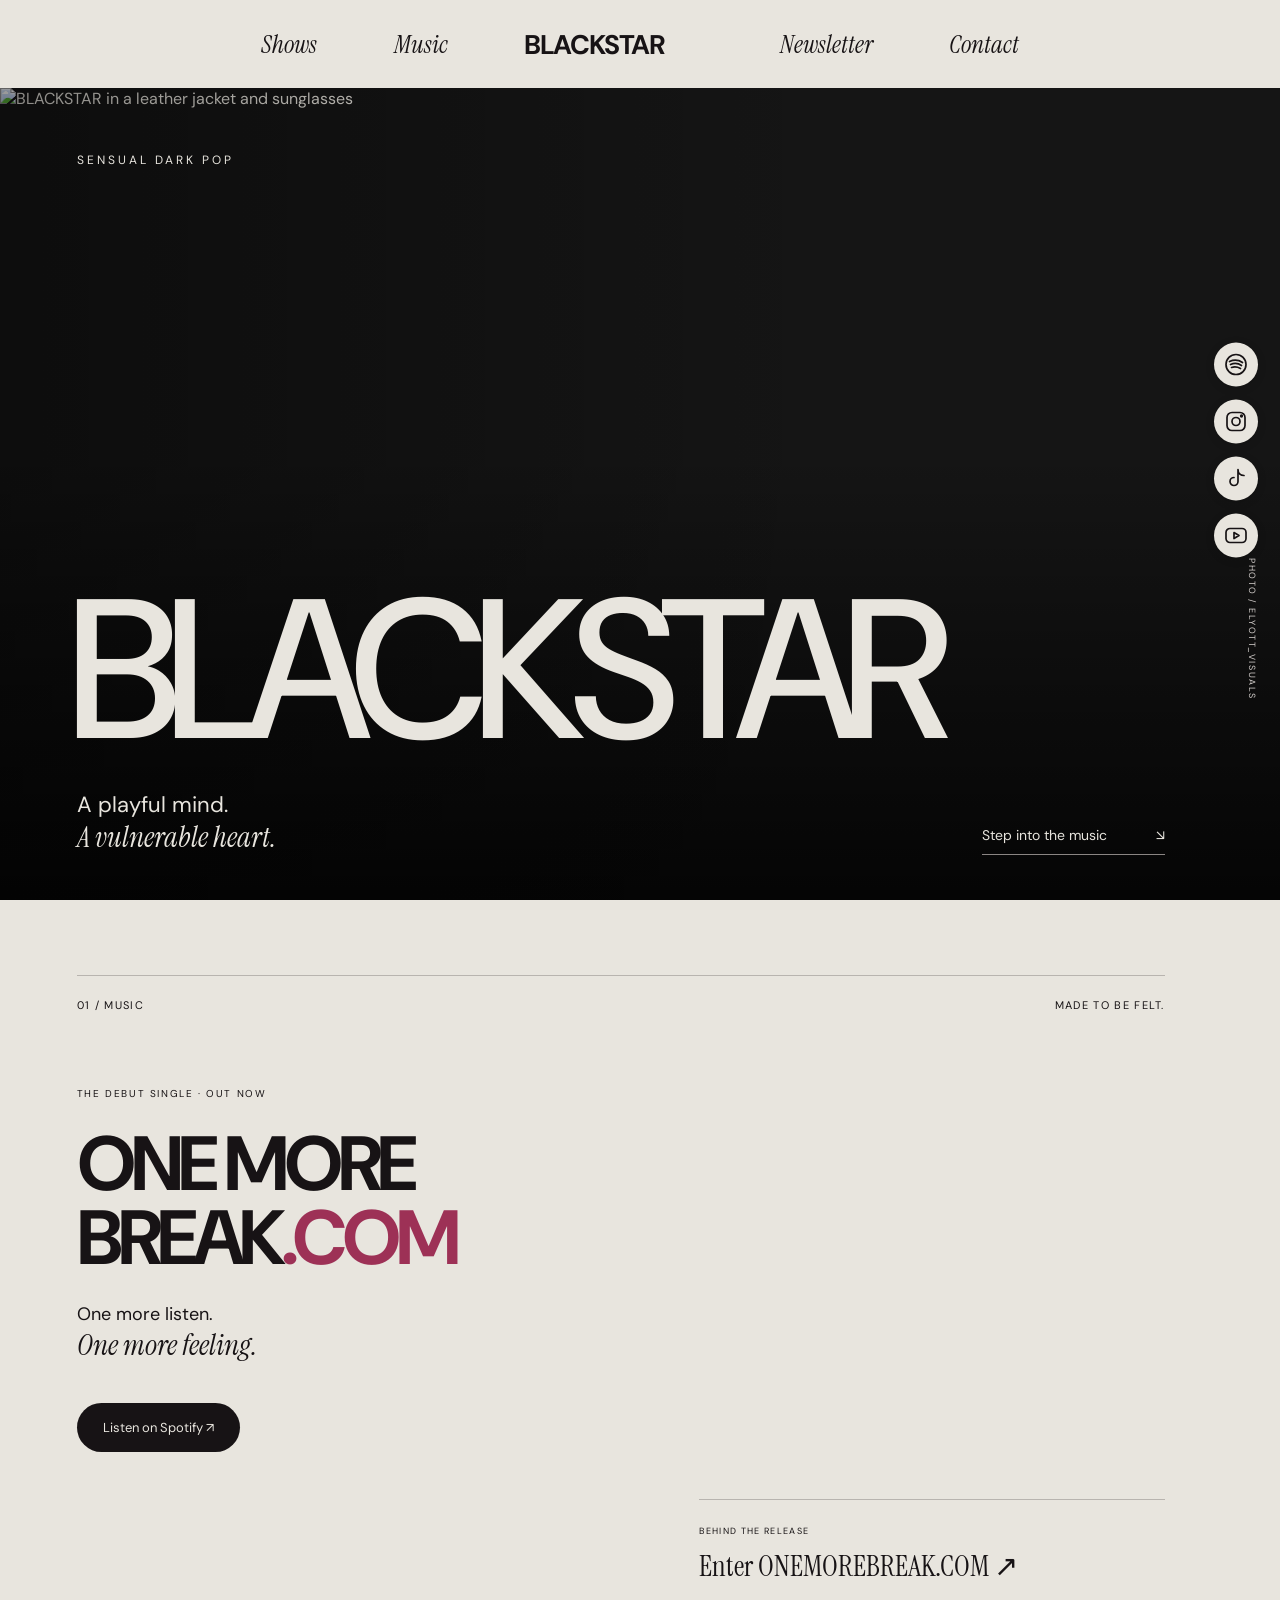
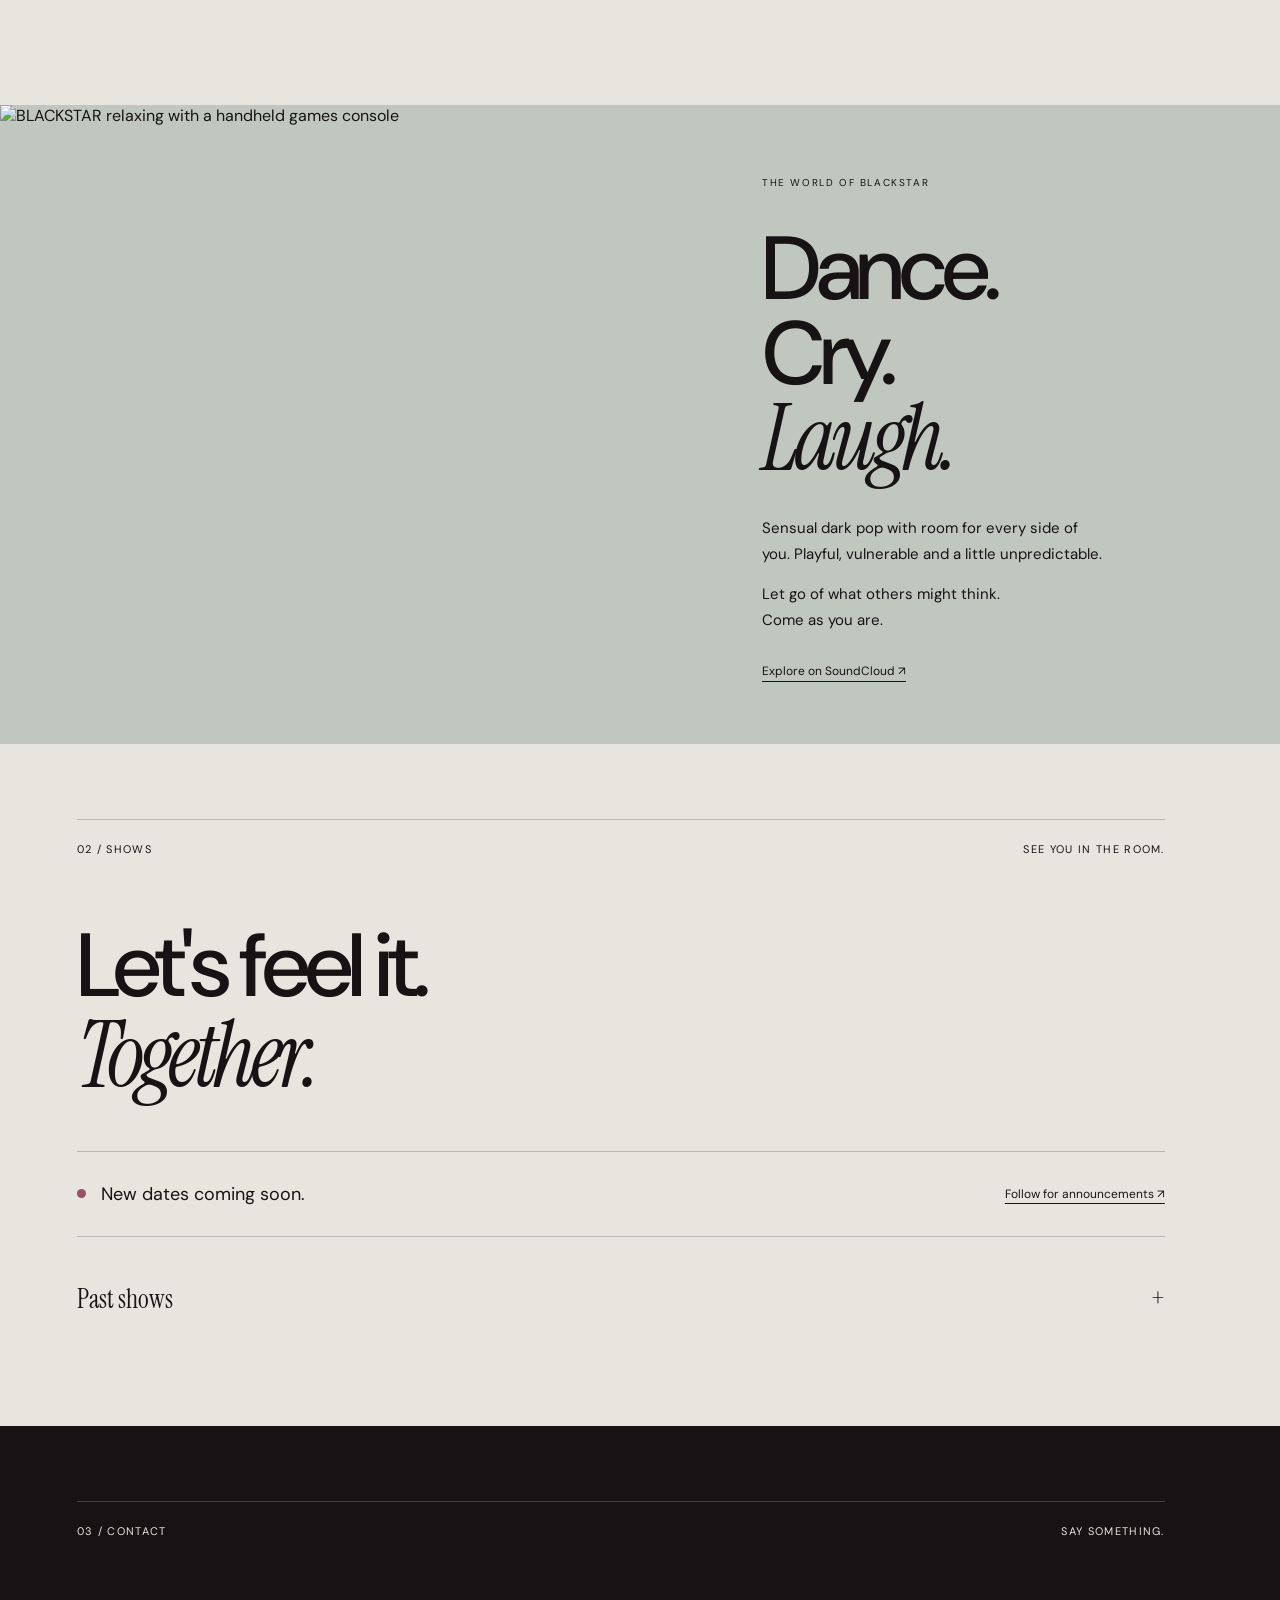
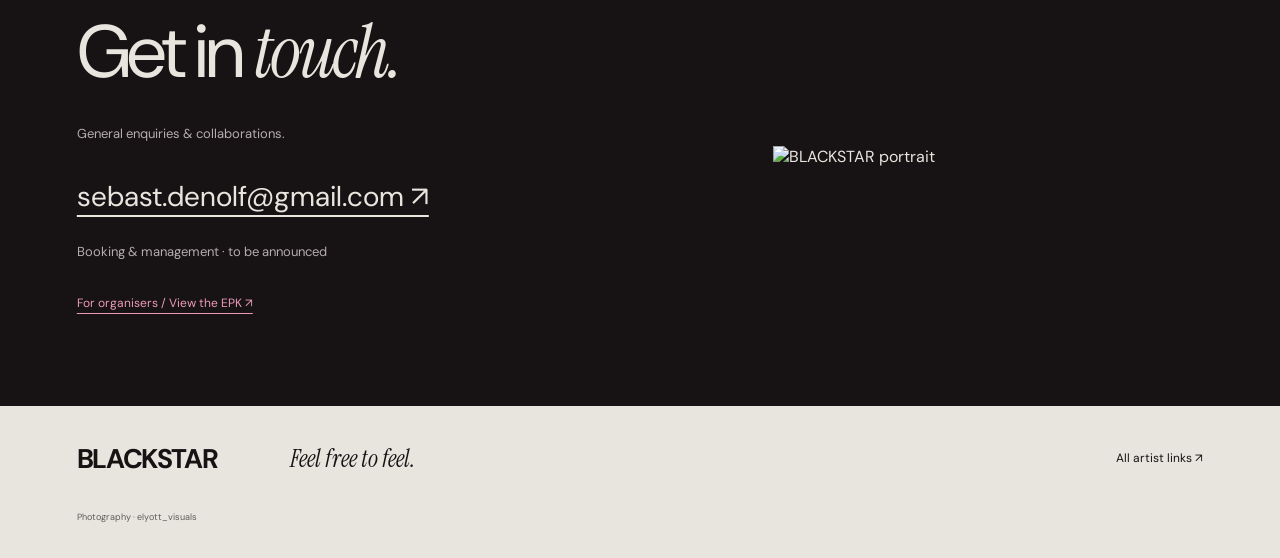
==== commit 2535fcda: "Connect BLACKSTAR TikTok profile" ====
--- a/index.html
+++ b/index.html
@@ -2,7 +2,7 @@
 <html lang="en"><head><meta charset="utf-8"><meta name="viewport" content="width=device-width,initial-scale=1"><meta name="theme-color" content="#141112"><meta name="description" content="Enter the world of BLACKSTAR. Sensual dark pop, music and live shows."><title>BLACKSTAR — Music / Shows / Contact</title><link rel="stylesheet" href="style.css"><link rel="icon" href="https://sebastdenolf-maker.github.io/blackstar-epk/assets/blackstar-logo.svg"></head><body>
 <a class="skip" href="#music">Skip to content</a>
 <header><a href="#shows">Shows</a><a href="#music">Music</a><a class="wordmark" href="#home">BLACKSTAR <img src="https://sebastdenolf-maker.github.io/blackstar-epk/assets/blackstar-logo.svg" alt=""></a><a href="newsletter.html">Newsletter</a><a href="#contact">Contact</a></header>
-<aside class="socials" aria-label="Follow BLACKSTAR"><a href="https://open.spotify.com/artist/2CVn0cWIODwVhLx6vKA2kI" aria-label="BLACKSTAR on Spotify" title="Spotify"><svg viewBox="0 0 24 24"><circle cx="12" cy="12" r="10"/><path d="M5.5 9q7-3 13 1M6.5 12q6-2.5 11 1M7.5 15q4.5-1.5 9 1"/></svg></a><a href="https://www.instagram.com/blackstarrrrrrrrr_/" aria-label="BLACKSTAR on Instagram" title="Instagram"><svg viewBox="0 0 24 24"><rect x="3" y="3" width="18" height="18" rx="5"/><circle cx="12" cy="12" r="4"/><circle cx="17.5" cy="6.5" r=".8"/></svg></a><button data-platform="TikTok" aria-label="TikTok link coming soon" title="TikTok — coming soon"><svg viewBox="0 0 24 24"><path d="M14 3v12a4 4 0 1 1-4-4M14 3c0 4 3 6 6 6"/></svg></button><button data-platform="YouTube" aria-label="YouTube link coming soon" title="YouTube — coming soon"><svg viewBox="0 0 24 24"><rect x="2" y="5" width="20" height="14" rx="4"/><path d="m10 9 5 3-5 3z"/></svg></button></aside>
+<aside class="socials" aria-label="Follow BLACKSTAR"><a href="https://open.spotify.com/artist/2CVn0cWIODwVhLx6vKA2kI" aria-label="BLACKSTAR on Spotify" title="Spotify"><svg viewBox="0 0 24 24"><circle cx="12" cy="12" r="10"/><path d="M5.5 9q7-3 13 1M6.5 12q6-2.5 11 1M7.5 15q4.5-1.5 9 1"/></svg></a><a href="https://www.instagram.com/blackstarrrrrrrrr_/" aria-label="BLACKSTAR on Instagram" title="Instagram"><svg viewBox="0 0 24 24"><rect x="3" y="3" width="18" height="18" rx="5"/><circle cx="12" cy="12" r="4"/><circle cx="17.5" cy="6.5" r=".8"/></svg></a><a href="https://www.tiktok.com/@blackstarrrrrr_" aria-label="BLACKSTAR on TikTok" title="TikTok"><svg viewBox="0 0 24 24"><path d="M14 3v12a4 4 0 1 1-4-4M14 3c0 4 3 6 6 6"/></svg></a><a href="https://www.youtube.com/@sebastdenolf6088" aria-label="BLACKSTAR on YouTube" title="YouTube"><svg viewBox="0 0 24 24"><rect x="2" y="5" width="20" height="14" rx="4"/><path d="m10 9 5 3-5 3z"/></svg></a></aside>
 <main><section class="hero" id="home"><img class="hero-photo" src="https://sebastdenolf-maker.github.io/blackstar-epk/assets/blackstar-night.jpg" alt="BLACKSTAR in a leather jacket and sunglasses"><div class="hero-shade"></div><p class="overline">SENSUAL DARK POP</p><h1>BLACKSTAR</h1><div class="hero-footer"><p>A playful mind.<br><i>A vulnerable heart.</i></p><a href="#music">Step into the music <span>↘</span></a></div><span class="photo-credit">PHOTO / ELYOTT_VISUALS</span></section>
 <section class="music section" id="music"><div class="section-top"><span>01 / MUSIC</span><span>Made to be felt.</span></div><div class="music-layout"><div><p class="eyebrow">THE DEBUT SINGLE · OUT NOW</p><h2>ONE MORE<br>BREAK<span>.COM</span></h2><p class="intro">One more listen.<br><i>One more feeling.</i></p><a class="pill" href="https://open.spotify.com/track/6Let7V7lNTiUmS2fccTOE7" target="_blank" rel="noopener">Listen on Spotify ↗</a></div><div class="player"><iframe title="ONEMOREBREAK.COM by BLACKSTAR" src="https://open.spotify.com/embed/track/6Let7V7lNTiUmS2fccTOE7?theme=0" height="352" allow="autoplay; clipboard-write; encrypted-media; fullscreen; picture-in-picture" loading="lazy"></iframe><a class="release-world" href="https://onemorebreak.com/" target="_blank" rel="noopener"><span>BEHIND THE RELEASE</span>Enter ONEMOREBREAK.COM ↗</a></div></div></section>
 <section class="world" id="world"><div class="world-photo"><img src="https://sebastdenolf-maker.github.io/blackstar-epk/assets/blackstar-playful.jpg" alt="BLACKSTAR relaxing with a handheld games console" loading="lazy"></div><div class="world-copy"><span class="eyebrow">THE WORLD OF BLACKSTAR</span><h2>Dance.<br>Cry.<br><i>Laugh.</i></h2><p>Sensual dark pop with room for every side of you. Playful, vulnerable and a little unpredictable.</p><p>Let go of what others might think.<br>Come as you are.</p><a class="text-link" href="https://soundcloud.com/sebast-denolf" target="_blank" rel="noopener">Explore on SoundCloud ↗</a></div></section>
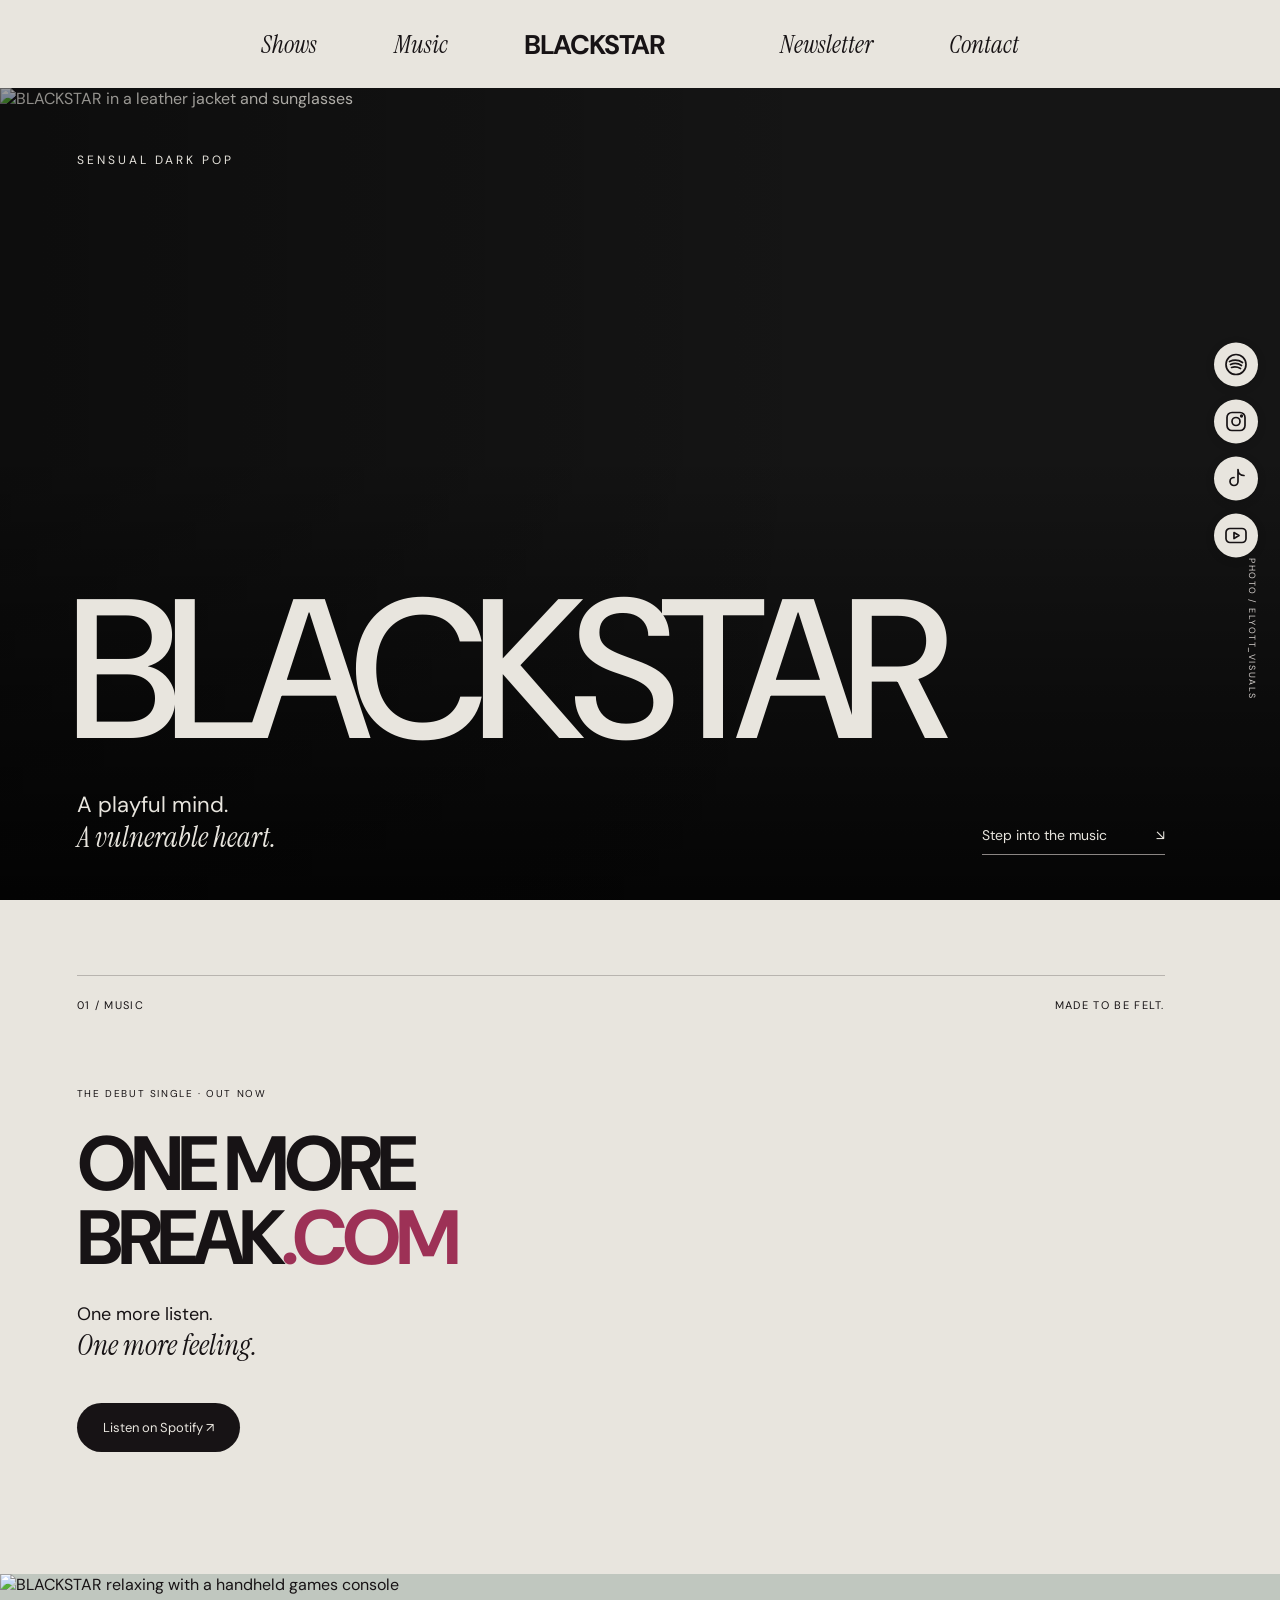
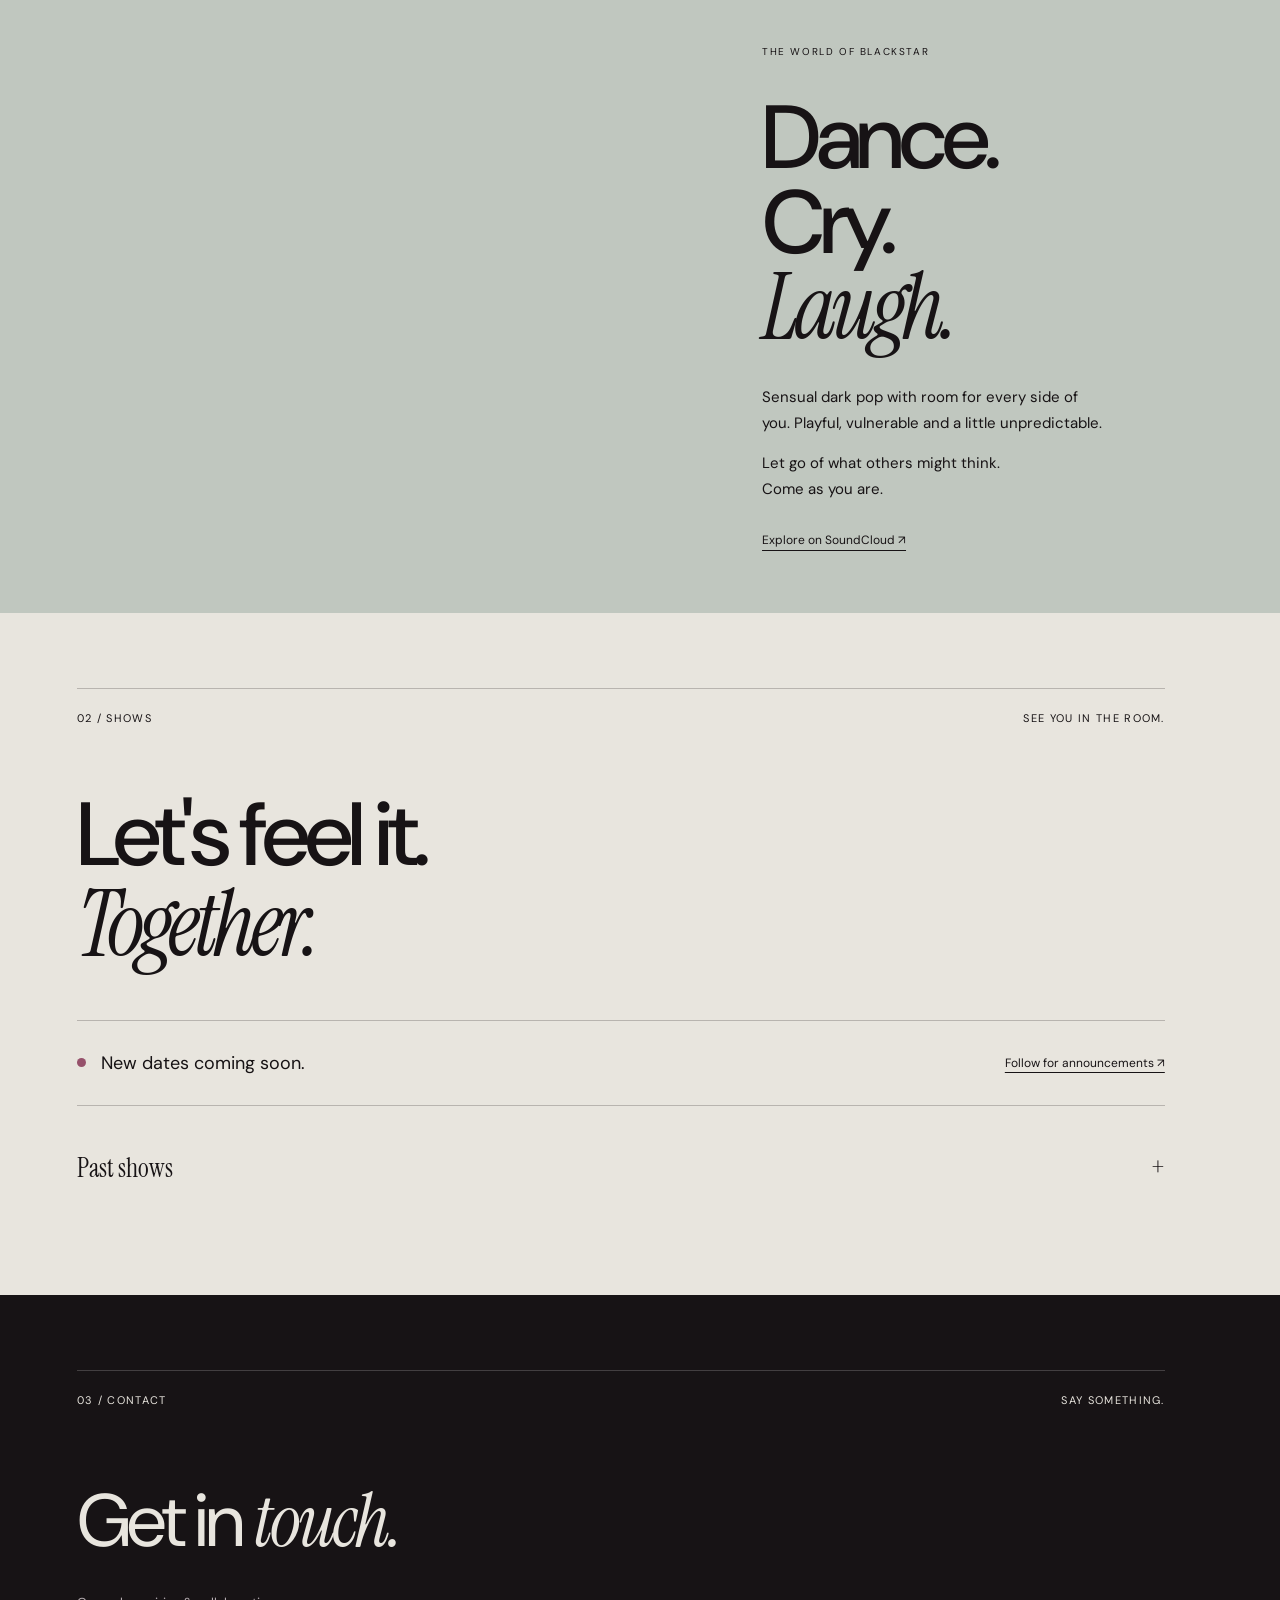
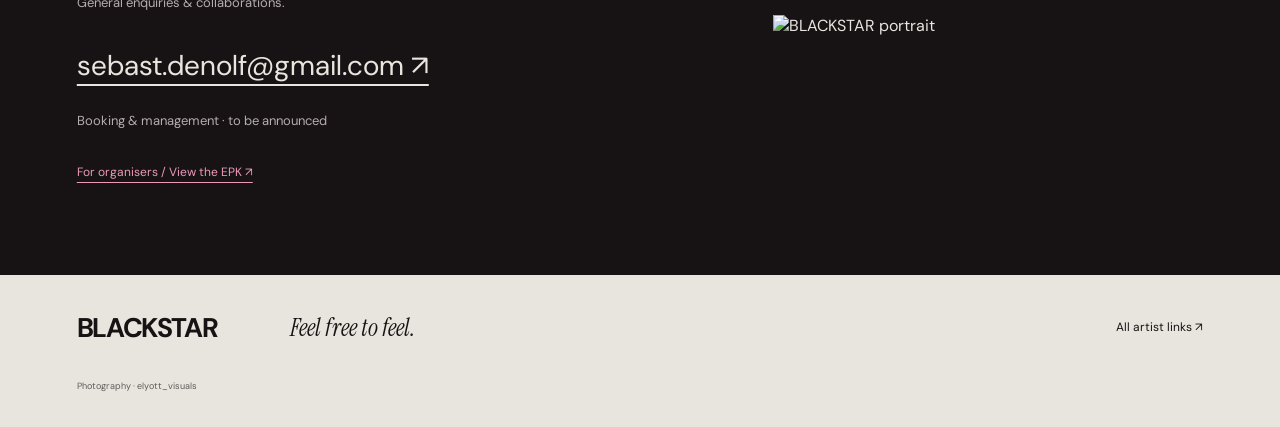
==== commit ff02f5b2: "Remove ONEMOREBREAK website promotion from artist site" ====
--- a/index.html
+++ b/index.html
@@ -4,7 +4,7 @@
 <header><a href="#shows">Shows</a><a href="#music">Music</a><a class="wordmark" href="#home">BLACKSTAR <img src="https://sebastdenolf-maker.github.io/blackstar-epk/assets/blackstar-logo.svg" alt=""></a><a href="newsletter.html">Newsletter</a><a href="#contact">Contact</a></header>
 <aside class="socials" aria-label="Follow BLACKSTAR"><a href="https://open.spotify.com/artist/2CVn0cWIODwVhLx6vKA2kI" aria-label="BLACKSTAR on Spotify" title="Spotify"><svg viewBox="0 0 24 24"><circle cx="12" cy="12" r="10"/><path d="M5.5 9q7-3 13 1M6.5 12q6-2.5 11 1M7.5 15q4.5-1.5 9 1"/></svg></a><a href="https://www.instagram.com/blackstarrrrrrrrr_/" aria-label="BLACKSTAR on Instagram" title="Instagram"><svg viewBox="0 0 24 24"><rect x="3" y="3" width="18" height="18" rx="5"/><circle cx="12" cy="12" r="4"/><circle cx="17.5" cy="6.5" r=".8"/></svg></a><a href="https://www.tiktok.com/@blackstarrrrrr_" aria-label="BLACKSTAR on TikTok" title="TikTok"><svg viewBox="0 0 24 24"><path d="M14 3v12a4 4 0 1 1-4-4M14 3c0 4 3 6 6 6"/></svg></a><a href="https://www.youtube.com/@sebastdenolf6088" aria-label="BLACKSTAR on YouTube" title="YouTube"><svg viewBox="0 0 24 24"><rect x="2" y="5" width="20" height="14" rx="4"/><path d="m10 9 5 3-5 3z"/></svg></a></aside>
 <main><section class="hero" id="home"><img class="hero-photo" src="https://sebastdenolf-maker.github.io/blackstar-epk/assets/blackstar-night.jpg" alt="BLACKSTAR in a leather jacket and sunglasses"><div class="hero-shade"></div><p class="overline">SENSUAL DARK POP</p><h1>BLACKSTAR</h1><div class="hero-footer"><p>A playful mind.<br><i>A vulnerable heart.</i></p><a href="#music">Step into the music <span>↘</span></a></div><span class="photo-credit">PHOTO / ELYOTT_VISUALS</span></section>
-<section class="music section" id="music"><div class="section-top"><span>01 / MUSIC</span><span>Made to be felt.</span></div><div class="music-layout"><div><p class="eyebrow">THE DEBUT SINGLE · OUT NOW</p><h2>ONE MORE<br>BREAK<span>.COM</span></h2><p class="intro">One more listen.<br><i>One more feeling.</i></p><a class="pill" href="https://open.spotify.com/track/6Let7V7lNTiUmS2fccTOE7" target="_blank" rel="noopener">Listen on Spotify ↗</a></div><div class="player"><iframe title="ONEMOREBREAK.COM by BLACKSTAR" src="https://open.spotify.com/embed/track/6Let7V7lNTiUmS2fccTOE7?theme=0" height="352" allow="autoplay; clipboard-write; encrypted-media; fullscreen; picture-in-picture" loading="lazy"></iframe><a class="release-world" href="https://onemorebreak.com/" target="_blank" rel="noopener"><span>BEHIND THE RELEASE</span>Enter ONEMOREBREAK.COM ↗</a></div></div></section>
+<section class="music section" id="music"><div class="section-top"><span>01 / MUSIC</span><span>Made to be felt.</span></div><div class="music-layout"><div><p class="eyebrow">THE DEBUT SINGLE · OUT NOW</p><h2>ONE MORE<br>BREAK<span>.COM</span></h2><p class="intro">One more listen.<br><i>One more feeling.</i></p><a class="pill" href="https://open.spotify.com/track/6Let7V7lNTiUmS2fccTOE7" target="_blank" rel="noopener">Listen on Spotify ↗</a></div><div class="player"><iframe title="ONEMOREBREAK.COM by BLACKSTAR" src="https://open.spotify.com/embed/track/6Let7V7lNTiUmS2fccTOE7?theme=0" height="352" allow="autoplay; clipboard-write; encrypted-media; fullscreen; picture-in-picture" loading="lazy"></iframe></div></div></section>
 <section class="world" id="world"><div class="world-photo"><img src="https://sebastdenolf-maker.github.io/blackstar-epk/assets/blackstar-playful.jpg" alt="BLACKSTAR relaxing with a handheld games console" loading="lazy"></div><div class="world-copy"><span class="eyebrow">THE WORLD OF BLACKSTAR</span><h2>Dance.<br>Cry.<br><i>Laugh.</i></h2><p>Sensual dark pop with room for every side of you. Playful, vulnerable and a little unpredictable.</p><p>Let go of what others might think.<br>Come as you are.</p><a class="text-link" href="https://soundcloud.com/sebast-denolf" target="_blank" rel="noopener">Explore on SoundCloud ↗</a></div></section>
 <section class="shows section" id="shows"><div class="section-top"><span>02 / SHOWS</span><span>See you in the room.</span></div><h2>Let's feel it.<br><i>Together.</i></h2><div class="next-shows"><span class="status-dot"></span><p>New dates coming soon.</p><a href="https://www.instagram.com/blackstarrrrrrrrr_/" target="_blank" rel="noopener">Follow for announcements ↗</a></div><details><summary>Past shows <span>+</span></summary><div class="show-row"><time datetime="2026-11-06">06 <small>NOV 2026</small></time><strong>Het Belofte Land</strong><span>Lier, Belgium</span><em>Past show</em></div><div class="show-row"><time datetime="2026-11-05">05 <small>NOV 2026</small></time><strong>Café De Fiere Margriet</strong><span>Leuven, Belgium</span><em>Past show</em></div><div class="show-row"><time datetime="2026-06-04">04 <small>JUN 2026</small></time><strong>De Koer</strong><span>Gent, Belgium</span><em>Past show</em></div></details></section>
 <section class="contact section" id="contact"><div class="section-top"><span>03 / CONTACT</span><span>Say something.</span></div><div class="contact-grid"><div><h2>Get in <i>touch.</i></h2><p>General enquiries & collaborations.</p><a class="mail" href="mailto:sebast.denolf@gmail.com">sebast.denolf@gmail.com ↗</a><p class="booking-pending">Booking & management · to be announced</p><a class="text-link" href="https://sebastdenolf-maker.github.io/blackstar-epk/" target="_blank" rel="noopener">For organisers / View the EPK ↗</a></div><img src="https://sebastdenolf-maker.github.io/blackstar-epk/assets/blackstar-portrait.jpg" alt="BLACKSTAR portrait" loading="lazy"></div></section></main>
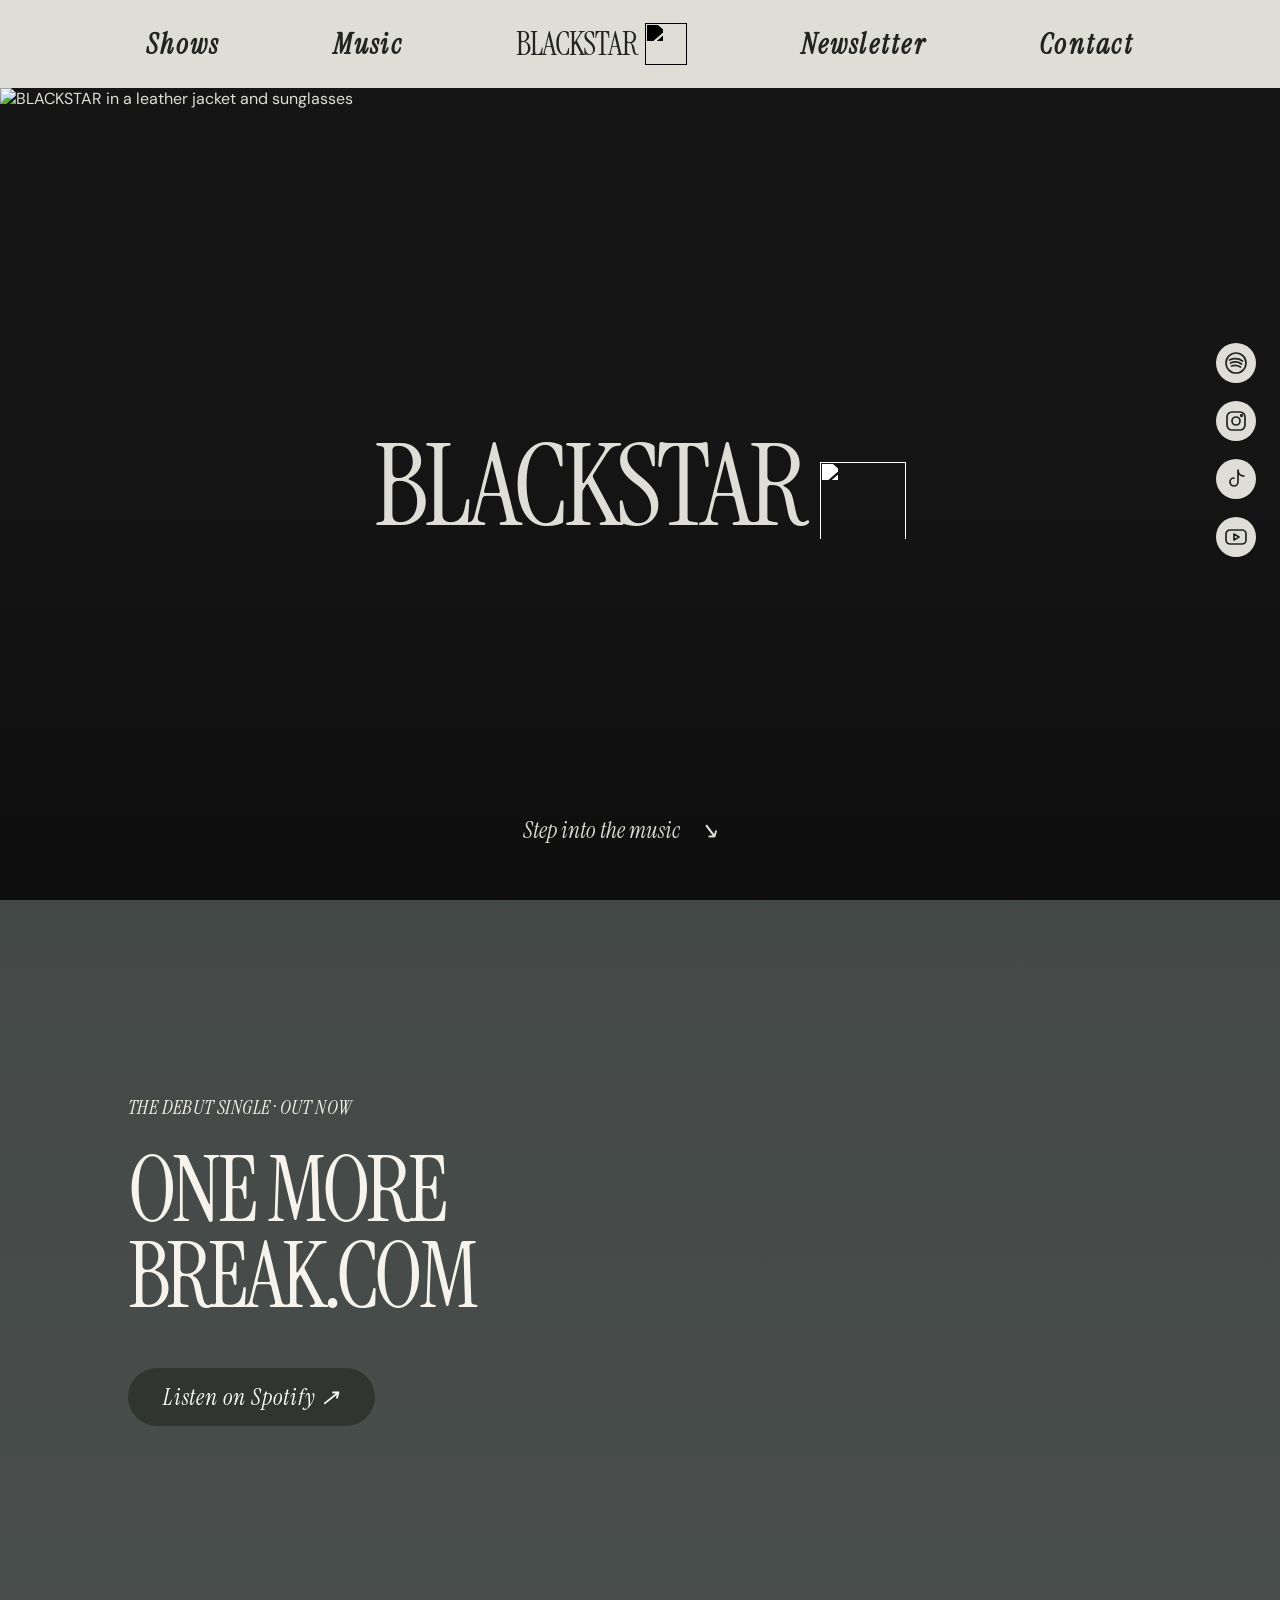
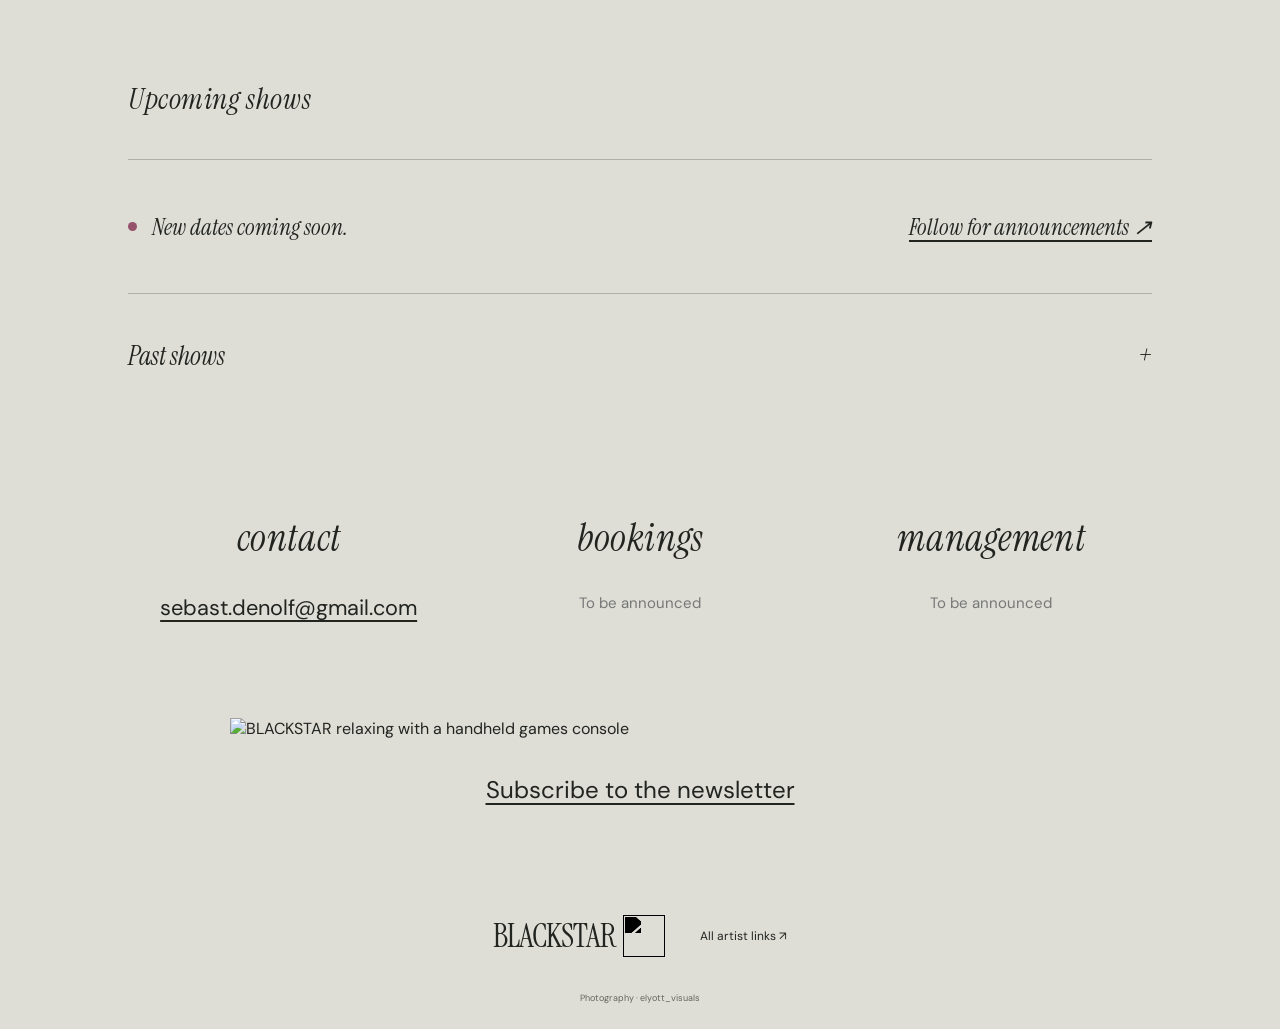
==== commit 483285ee: "Refine artist layout and add slow-motion hero video" ====
--- a/index.html
+++ b/index.html
@@ -1,11 +1,11 @@
 <!doctype html>
-<html lang="en"><head><meta charset="utf-8"><meta name="viewport" content="width=device-width,initial-scale=1"><meta name="theme-color" content="#141112"><meta name="description" content="Enter the world of BLACKSTAR. Sensual dark pop, music and live shows."><title>BLACKSTAR — Music / Shows / Contact</title><link rel="stylesheet" href="style.css"><link rel="icon" href="https://sebastdenolf-maker.github.io/blackstar-epk/assets/blackstar-logo.svg"></head><body>
+<html lang="en"><head><meta charset="utf-8"><meta name="viewport" content="width=device-width,initial-scale=1"><meta name="theme-color" content="#141112"><meta name="description" content="Enter the world of BLACKSTAR. Sensual dark pop, music and live shows."><title>BLACKSTAR — Music / Shows / Contact</title><link rel="stylesheet" href="style.css?v=ao2"><link rel="icon" href="https://sebastdenolf-maker.github.io/blackstar-epk/assets/blackstar-logo.svg"></head><body>
 <a class="skip" href="#music">Skip to content</a>
 <header><a href="#shows">Shows</a><a href="#music">Music</a><a class="wordmark" href="#home">BLACKSTAR <img src="https://sebastdenolf-maker.github.io/blackstar-epk/assets/blackstar-logo.svg" alt=""></a><a href="newsletter.html">Newsletter</a><a href="#contact">Contact</a></header>
 <aside class="socials" aria-label="Follow BLACKSTAR"><a href="https://open.spotify.com/artist/2CVn0cWIODwVhLx6vKA2kI" aria-label="BLACKSTAR on Spotify" title="Spotify"><svg viewBox="0 0 24 24"><circle cx="12" cy="12" r="10"/><path d="M5.5 9q7-3 13 1M6.5 12q6-2.5 11 1M7.5 15q4.5-1.5 9 1"/></svg></a><a href="https://www.instagram.com/blackstarrrrrrrrr_/" aria-label="BLACKSTAR on Instagram" title="Instagram"><svg viewBox="0 0 24 24"><rect x="3" y="3" width="18" height="18" rx="5"/><circle cx="12" cy="12" r="4"/><circle cx="17.5" cy="6.5" r=".8"/></svg></a><a href="https://www.tiktok.com/@blackstarrrrrr_" aria-label="BLACKSTAR on TikTok" title="TikTok"><svg viewBox="0 0 24 24"><path d="M14 3v12a4 4 0 1 1-4-4M14 3c0 4 3 6 6 6"/></svg></a><a href="https://www.youtube.com/@sebastdenolf6088" aria-label="BLACKSTAR on YouTube" title="YouTube"><svg viewBox="0 0 24 24"><rect x="2" y="5" width="20" height="14" rx="4"/><path d="m10 9 5 3-5 3z"/></svg></a></aside>
-<main><section class="hero" id="home"><img class="hero-photo" src="https://sebastdenolf-maker.github.io/blackstar-epk/assets/blackstar-night.jpg" alt="BLACKSTAR in a leather jacket and sunglasses"><div class="hero-shade"></div><p class="overline">SENSUAL DARK POP</p><h1>BLACKSTAR</h1><div class="hero-footer"><p>A playful mind.<br><i>A vulnerable heart.</i></p><a href="#music">Step into the music <span>↘</span></a></div><span class="photo-credit">PHOTO / ELYOTT_VISUALS</span></section>
-<section class="music section" id="music"><div class="section-top"><span>01 / MUSIC</span><span>Made to be felt.</span></div><div class="music-layout"><div><p class="eyebrow">THE DEBUT SINGLE · OUT NOW</p><h2>ONE MORE<br>BREAK<span>.COM</span></h2><p class="intro">One more listen.<br><i>One more feeling.</i></p><a class="pill" href="https://open.spotify.com/track/6Let7V7lNTiUmS2fccTOE7" target="_blank" rel="noopener">Listen on Spotify ↗</a></div><div class="player"><iframe title="ONEMOREBREAK.COM by BLACKSTAR" src="https://open.spotify.com/embed/track/6Let7V7lNTiUmS2fccTOE7?theme=0" height="352" allow="autoplay; clipboard-write; encrypted-media; fullscreen; picture-in-picture" loading="lazy"></iframe></div></div></section>
-<section class="world" id="world"><div class="world-photo"><img src="https://sebastdenolf-maker.github.io/blackstar-epk/assets/blackstar-playful.jpg" alt="BLACKSTAR relaxing with a handheld games console" loading="lazy"></div><div class="world-copy"><span class="eyebrow">THE WORLD OF BLACKSTAR</span><h2>Dance.<br>Cry.<br><i>Laugh.</i></h2><p>Sensual dark pop with room for every side of you. Playful, vulnerable and a little unpredictable.</p><p>Let go of what others might think.<br>Come as you are.</p><a class="text-link" href="https://soundcloud.com/sebast-denolf" target="_blank" rel="noopener">Explore on SoundCloud ↗</a></div></section>
-<section class="shows section" id="shows"><div class="section-top"><span>02 / SHOWS</span><span>See you in the room.</span></div><h2>Let's feel it.<br><i>Together.</i></h2><div class="next-shows"><span class="status-dot"></span><p>New dates coming soon.</p><a href="https://www.instagram.com/blackstarrrrrrrrr_/" target="_blank" rel="noopener">Follow for announcements ↗</a></div><details><summary>Past shows <span>+</span></summary><div class="show-row"><time datetime="2026-11-06">06 <small>NOV 2026</small></time><strong>Het Belofte Land</strong><span>Lier, Belgium</span><em>Past show</em></div><div class="show-row"><time datetime="2026-11-05">05 <small>NOV 2026</small></time><strong>Café De Fiere Margriet</strong><span>Leuven, Belgium</span><em>Past show</em></div><div class="show-row"><time datetime="2026-06-04">04 <small>JUN 2026</small></time><strong>De Koer</strong><span>Gent, Belgium</span><em>Past show</em></div></details></section>
-<section class="contact section" id="contact"><div class="section-top"><span>03 / CONTACT</span><span>Say something.</span></div><div class="contact-grid"><div><h2>Get in <i>touch.</i></h2><p>General enquiries & collaborations.</p><a class="mail" href="mailto:sebast.denolf@gmail.com">sebast.denolf@gmail.com ↗</a><p class="booking-pending">Booking & management · to be announced</p><a class="text-link" href="https://sebastdenolf-maker.github.io/blackstar-epk/" target="_blank" rel="noopener">For organisers / View the EPK ↗</a></div><img src="https://sebastdenolf-maker.github.io/blackstar-epk/assets/blackstar-portrait.jpg" alt="BLACKSTAR portrait" loading="lazy"></div></section></main>
-<footer><a class="wordmark" href="#home">BLACKSTAR <img src="https://sebastdenolf-maker.github.io/blackstar-epk/assets/blackstar-logo.svg" alt=""></a><span>Feel free to feel.</span><a href="https://linktr.ee/BLACKSTAR_" target="_blank" rel="noopener">All artist links ↗</a><small>Photography · elyott_visuals</small></footer><div class="toast" role="status" aria-live="polite"></div><dialog id="newsletterPopup" aria-labelledby="popupTitle"><button class="popup-close" aria-label="Close newsletter invitation">×</button><span class="eyebrow">A LITTLE MORE BLACKSTAR</span><h2 id="popupTitle">Stay a little<br><i>closer.</i></h2><p>New music. Live shows.<br>Be the first to hear.</p><a class="pill" href="newsletter.html">Join the newsletter ↗</a><button class="popup-dismiss">Not now</button></dialog><script src="script.js"></script></body></html>+<main><section class="hero" id="home"><img class="hero-photo" src="https://sebastdenolf-maker.github.io/blackstar-epk/assets/blackstar-night.jpg" alt="BLACKSTAR in a leather jacket and sunglasses"><video class="hero-photo hero-video" autoplay muted loop playsinline preload="metadata" poster="https://sebastdenolf-maker.github.io/blackstar-epk/assets/blackstar-night.jpg" aria-hidden="true"><source src="hero-supermarket.mp4" type="video/mp4"></video><div class="hero-shade"></div><p class="overline">SENSUAL DARK POP</p><h1>BLACKSTAR <img class="hero-star" src="https://sebastdenolf-maker.github.io/blackstar-epk/assets/blackstar-logo.svg" alt=""></h1><div class="hero-footer"><p>A playful mind.<br><i>A vulnerable heart.</i></p><a href="#music">Step into the music <span>↘</span></a></div><span class="photo-credit">PHOTO / ELYOTT_VISUALS</span></section>
+<section class="music section" id="music"><div class="music-layout"><div><p class="eyebrow">THE DEBUT SINGLE · OUT NOW</p><h2>ONE MORE<br>BREAK<span>.COM</span></h2><p class="intro">One more listen.<br><i>One more feeling.</i></p><a class="pill" href="https://open.spotify.com/track/6Let7V7lNTiUmS2fccTOE7" target="_blank" rel="noopener">Listen on Spotify ↗</a></div><div class="player"><iframe title="ONEMOREBREAK.COM by BLACKSTAR" src="https://open.spotify.com/embed/track/6Let7V7lNTiUmS2fccTOE7?theme=0" height="352" allow="autoplay; clipboard-write; encrypted-media; fullscreen; picture-in-picture" loading="lazy"></iframe></div></div></section>
+
+<section class="shows section" id="shows"><h2>Upcoming shows</h2><div class="next-shows"><span class="status-dot"></span><p>New dates coming soon.</p><a href="https://www.instagram.com/blackstarrrrrrrrr_/" target="_blank" rel="noopener">Follow for announcements ↗</a></div><details><summary>Past shows <span>+</span></summary><div class="show-row"><time datetime="2026-11-06">06 <small>NOV 2026</small></time><strong>Het Belofte Land</strong><span>Lier, Belgium</span><em>Past show</em></div><div class="show-row"><time datetime="2026-11-05">05 <small>NOV 2026</small></time><strong>Café De Fiere Margriet</strong><span>Leuven, Belgium</span><em>Past show</em></div><div class="show-row"><time datetime="2026-06-04">04 <small>JUN 2026</small></time><strong>De Koer</strong><span>Gent, Belgium</span><em>Past show</em></div></details></section>
+<section class="contact section" id="contact"><div class="contact-columns"><div><h2>contact</h2><a href="mailto:sebast.denolf@gmail.com">sebast.denolf@gmail.com</a></div><div><h2>bookings</h2><p>To be announced</p></div><div><h2>management</h2><p>To be announced</p></div></div><img class="contact-portrait" src="https://sebastdenolf-maker.github.io/blackstar-epk/assets/blackstar-playful.jpg" alt="BLACKSTAR relaxing with a handheld games console" loading="lazy"><a class="newsletter-invite" href="newsletter.html">Subscribe to the newsletter</a></section></main>
+<footer><a class="wordmark" href="#home">BLACKSTAR <img src="https://sebastdenolf-maker.github.io/blackstar-epk/assets/blackstar-logo.svg" alt=""></a><span>Feel free to feel.</span><a href="https://linktr.ee/BLACKSTAR_" target="_blank" rel="noopener">All artist links ↗</a><small>Photography · elyott_visuals</small></footer><div class="toast" role="status" aria-live="polite"></div><dialog id="newsletterPopup" aria-labelledby="popupTitle"><button class="popup-close" aria-label="Close newsletter invitation">×</button><span class="eyebrow">A LITTLE MORE BLACKSTAR</span><h2 id="popupTitle">Stay a little<br><i>closer.</i></h2><p>New music. Live shows.<br>Be the first to hear.</p><a class="pill" href="newsletter.html">Join the newsletter ↗</a><button class="popup-dismiss">Not now</button></dialog><script src="script.js?v=ao2"></script></body></html>
--- a/style.css
+++ b/style.css
@@ -1,3 +1,10 @@
 @import url('https://fonts.googleapis.com/css2?family=DM+Sans:wght@400;500;600;700&family=Instrument+Serif:ital@0;1&display=swap');
 :root{--ink:#171315;--paper:#e8e5de;--pink:#ed9ab9;--line:rgba(23,19,21,.23)}*{box-sizing:border-box}html{scroll-behavior:smooth;scroll-padding-top:90px}body{margin:0;background:var(--paper);color:var(--ink);font-family:'DM Sans',sans-serif}a{color:inherit;text-decoration:none}button{font:inherit}header{height:88px;display:flex;align-items:center;justify-content:center;gap:6vw;padding:0 6%;position:relative;z-index:10;background:var(--paper)}header>a:not(.wordmark){font-family:'Instrument Serif',serif;font-style:italic;font-size:25px}.wordmark{font-size:27px;letter-spacing:-1.4px;font-weight:700;display:inline-flex;align-items:center;gap:8px}.wordmark img{width:30px;filter:brightness(0)}.skip{position:absolute;left:15px;top:-70px;z-index:99;background:white;padding:12px}.skip:focus{top:10px}a:focus-visible,button:focus-visible,summary:focus-visible{outline:3px solid #c84176;outline-offset:5px}.hero{height:calc(100svh - 88px);min-height:650px;max-height:1100px;position:relative;overflow:hidden;background:#151515;color:var(--paper);padding:5% 6%}.hero-photo{position:absolute;inset:0;width:100%;height:100%;object-fit:cover;object-position:50% 43%}.hero-shade{position:absolute;inset:0;background:linear-gradient(90deg,rgba(0,0,0,.4),transparent 65%),linear-gradient(0deg,rgba(0,0,0,.78),transparent 55%)}.overline{position:relative;font-size:12px;letter-spacing:.25em;margin:0}.hero h1{position:absolute;bottom:130px;left:5.3%;margin:0;font-size:clamp(90px,15.5vw,255px);letter-spacing:-.075em;line-height:1;font-weight:500;animation:arrive 1.1s 1s both}.hero-footer{position:absolute;bottom:45px;left:6%;right:9%;display:flex;justify-content:space-between;align-items:end}.hero-footer p{margin:0;font-size:22px;line-height:1.25}.hero-footer i{font-family:'Instrument Serif',serif;font-size:29px}.hero-footer a{font-size:14px;border-bottom:1px solid #8a8583;padding-bottom:10px}.hero-footer a span{padding-left:45px}.photo-credit{position:absolute;right:22px;bottom:200px;writing-mode:vertical-rl;font-size:9px;letter-spacing:.17em;color:#d6d1ce}.socials{position:fixed;right:22px;top:50%;transform:translateY(-50%);z-index:20;display:flex;flex-direction:column;gap:13px}.socials a,.socials button{border:0;width:44px;height:44px;border-radius:100%;background:var(--paper);display:grid;place-items:center;box-shadow:0 2px 10px #0002;cursor:pointer;transition:transform .2s,background .2s}.socials a:hover,.socials button:hover{background:var(--pink);transform:scale(1.1)}.socials svg{width:24px;height:24px;fill:none;stroke:var(--ink);stroke-width:1.7;stroke-linecap:round;stroke-linejoin:round}.section{padding:75px 9% 95px 6%}.section-top{border-top:1px solid var(--line);padding-top:22px;display:flex;justify-content:space-between;font-size:11px;letter-spacing:.12em;text-transform:uppercase;margin-bottom:65px}.music-layout{display:grid;grid-template-columns:1.15fr 1fr;gap:8%}.eyebrow{font-size:10px;letter-spacing:.16em}.music h2{font-size:clamp(50px,6vw,100px);line-height:.96;letter-spacing:-.065em;margin:28px 0}.music h2 span{color:#9d3156}.intro{font-size:18px;line-height:1.3}.intro i{font-family:'Instrument Serif',serif;font-size:29px}.pill{display:inline-block;background:var(--ink);color:var(--paper);border-radius:40px;padding:16px 26px;margin-top:20px;font-size:13px}.player{padding-top:45px}.player iframe{border:0;width:100%;border-radius:12px}.release-world{display:block;border-top:1px solid var(--line);padding:25px 0;font-family:'Instrument Serif',serif;font-size:29px;margin-top:20px}.release-world span{display:block;font-family:'DM Sans',sans-serif;font-size:9px;letter-spacing:.15em;margin-bottom:10px}.world{display:grid;grid-template-columns:1.15fr 1fr;background:#c0c7bf}.world-photo img{display:block;width:100%;height:100%;max-height:900px;object-fit:cover}.world-copy{padding:65px 17% 65px 13%}.world h2{font-size:clamp(60px,7vw,110px);line-height:.95;font-weight:500;letter-spacing:-.06em;margin:35px 0}.world h2 i,.shows h2 i,.contact h2 i{font-family:'Instrument Serif',serif;font-weight:400}.world-copy p{line-height:1.7;font-size:15px;max-width:340px}.text-link{display:block;font-size:12px;text-decoration:underline;text-underline-offset:6px;margin-top:30px}.shows h2{font-size:clamp(55px,7vw,105px);line-height:1;letter-spacing:-.055em;font-weight:500;margin:0 0 50px}.next-shows{display:flex;align-items:center;gap:15px;border-top:1px solid var(--line);border-bottom:1px solid var(--line);padding:30px 0}.status-dot{width:9px;height:9px;border-radius:50%;background:#96516b}.next-shows p{font-size:18px;margin:0}.next-shows a{margin-left:auto;font-size:12px;text-decoration:underline;text-underline-offset:5px}details{margin-top:30px}summary{cursor:pointer;font-family:'Instrument Serif',serif;font-size:26px;list-style:none;padding:15px 0}summary span{float:right}.show-row{display:grid;grid-template-columns:150px 1.5fr 1fr auto;align-items:center;border-top:1px solid var(--line);padding:23px 0;gap:15px}.show-row time{font-family:'Instrument Serif',serif;font-size:44px}.show-row small{font-family:'DM Sans',sans-serif;font-size:10px}.show-row strong{font-weight:500}.show-row>span,.show-row em{font-size:12px}.show-row em{opacity:.6}.contact{background:var(--ink);color:var(--paper)}.contact .section-top{border-color:#ffffff30}.contact-grid{display:grid;grid-template-columns:1.5fr 1fr;gap:10%;align-items:center}.contact h2{font-size:clamp(50px,5.8vw,90px);font-weight:400;letter-spacing:-.045em;margin:0 0 25px}.contact p{font-size:13px;color:#b5acb0}.mail{display:block;font-size:clamp(18px,2.2vw,34px);text-decoration:underline;text-underline-offset:9px;margin-top:36px;word-break:break-word}.contact-grid>img{width:100%;max-height:450px;object-fit:cover;object-position:50% 30%}.contact .text-link{color:var(--pink);margin-top:35px}footer{padding:35px 6%;display:flex;gap:35px;align-items:center;flex-wrap:wrap}footer>span{font-family:'Instrument Serif',serif;font-style:italic;font-size:24px}footer>a:not(.wordmark){margin-left:auto;font-size:12px}footer small{flex-basis:100%;font-size:9px;opacity:.65}.toast{position:fixed;bottom:25px;left:50%;transform:translateX(-50%);background:var(--ink);color:var(--paper);padding:15px 25px;border-radius:3px;z-index:50;opacity:0;pointer-events:none;transition:opacity .2s}.toast.visible{opacity:1}@keyframes arrive{from{opacity:0;transform:translateY(25px)}to{opacity:1;transform:none}}@media(max-width:700px){header{height:75px;gap:18px;padding:0 18px;flex-wrap:wrap}header>a:not(.wordmark){font-size:19px}.wordmark{font-size:21px}.wordmark img{width:23px}.hero{min-height:610px;height:calc(90svh - 75px)}.hero-photo{object-position:50% 40%}.hero h1{font-size:18vw;left:5%;bottom:170px}.hero-footer{bottom:40px;right:65px;display:block}.hero-footer p{font-size:17px}.hero-footer i{font-size:23px}.hero-footer a{display:inline-block;margin-top:25px}.socials{right:12px;gap:10px}.socials a,.socials button{width:36px;height:36px}.socials svg{width:20px;height:20px}.photo-credit{display:none}.section{padding:50px 65px 60px 22px}.section-top{margin-bottom:40px;font-size:8px}.music-layout,.world,.contact-grid{grid-template-columns:1fr}.music h2{font-size:14vw}.player{padding-top:35px}.world-copy{padding:45px 65px 50px 22px}.world-photo img{max-height:450px}.world h2{font-size:75px}.next-shows{align-items:start;flex-wrap:wrap}.next-shows p{font-size:16px}.next-shows a{margin:5px 0 0 24px}.show-row{grid-template-columns:85px 1fr;gap:10px}.show-row>span{grid-column:2}.show-row em{display:none}.show-row time{grid-row:span 2;font-size:35px}.show-row strong{font-size:13px}.contact-grid>img{margin-top:40px;max-height:350px}.mail{font-size:18px}footer{padding-right:65px;gap:15px}footer>a:not(.wordmark){margin-left:0}}@media(prefers-reduced-motion:reduce){html{scroll-behavior:auto}*{animation:none!important;transition:none!important}}.booking-pending{margin-top:28px!important}.newsletter-page{min-height:calc(100svh - 88px);position:relative;color:var(--paper);padding:65px 24px}.newsletter-bg,.newsletter-overlay{position:absolute;inset:0;width:100%;height:100%;object-fit:cover;object-position:50% 30%}.newsletter-overlay{background:#100a0fc4}.newsletter-content{position:relative;max-width:530px;margin:auto}.newsletter-content>.wordmark{display:flex;justify-content:center}.newsletter-content>.wordmark img{filter:none}.newsletter-content h1{text-align:center;font-size:76px;line-height:.95;font-weight:400;letter-spacing:-.05em;margin:35px 0 24px}.newsletter-content h1 i{font-family:'Instrument Serif',serif}.newsletter-content>p{text-align:center;font-size:14px;margin-bottom:35px}.newsletter-content label{display:block;font-size:12px;margin-bottom:8px}.newsletter-content input:not([type=checkbox]){display:block;width:100%;height:45px;border:1px solid #ffffff50;background:#f3efe9;color:var(--ink);padding:10px 12px;font:inherit;border-radius:0;margin-bottom:20px}.name-fields{display:grid;grid-template-columns:1fr 1fr;gap:18px}.consent{display:flex!important;align-items:start;gap:10px;line-height:1.5;margin:5px 0 20px!important}.consent input{margin-top:3px}.newsletter-content .pill{border:0;border-radius:0;background:var(--pink);color:var(--ink);width:100%;cursor:pointer;margin-top:0;font-size:16px}.privacy-note{font-size:10px;line-height:1.6;opacity:.7}.back-link{display:block;text-align:center;font-size:12px;margin-top:30px}.honeypot{position:absolute!important;left:-9999px!important;width:1px!important}.newsletter-content input:focus{outline:2px solid var(--pink);outline-offset:3px}@media(max-width:700px){.newsletter-page{min-height:calc(100svh - 75px);padding:45px 25px}.newsletter-content h1{font-size:65px}.name-fields{gap:12px}header{gap:13px}header>a:not(.wordmark){font-size:17px}}
-[hidden]{display:none!important}#newsletterPopup{border:0;background:var(--paper);color:var(--ink);padding:55px 55px 35px;width:min(90vw,520px);text-align:center;box-shadow:10px 10px 0 #0004}#newsletterPopup::backdrop{background:#0009;backdrop-filter:blur(3px)}#newsletterPopup h2{font-size:65px;letter-spacing:-.05em;line-height:.95;margin:25px 0;font-weight:400}#newsletterPopup h2 i{font-family:'Instrument Serif',serif}#newsletterPopup p{line-height:1.5}.popup-close{position:absolute;top:12px;right:18px;border:0;background:none;font-size:32px;cursor:pointer}.popup-dismiss,.unsubscribe-button{display:block;margin:20px auto 0;border:0;background:none;color:inherit;text-decoration:underline;cursor:pointer;font-size:12px}#newsletterStatus{line-height:1.6;font-size:13px}.newsletter-content button:disabled{opacity:.6;cursor:wait}+[hidden]{display:none!important}#newsletterPopup{border:0;background:var(--paper);color:var(--ink);padding:55px 55px 35px;width:min(90vw,520px);text-align:center;box-shadow:10px 10px 0 #0004}#newsletterPopup::backdrop{background:#0009;backdrop-filter:blur(3px)}#newsletterPopup h2{font-size:65px;letter-spacing:-.05em;line-height:.95;margin:25px 0;font-weight:400}#newsletterPopup h2 i{font-family:'Instrument Serif',serif}#newsletterPopup p{line-height:1.5}.popup-close{position:absolute;top:12px;right:18px;border:0;background:none;font-size:32px;cursor:pointer}.popup-dismiss,.unsubscribe-button{display:block;margin:20px auto 0;border:0;background:none;color:inherit;text-decoration:underline;cursor:pointer;font-size:12px}#newsletterStatus{line-height:1.6;font-size:13px}.newsletter-content button:disabled{opacity:.6;cursor:wait}
+/* Artist photo-led layout, following the supplied Ao reference. */
+:root{--paper:#deded7;--ink:#222420;--pink:#b5c3c1}body{font-family:'DM Sans',sans-serif}header{height:88px;gap:0;justify-content:space-around;padding:0 7%;position:sticky;top:0}header>a:not(.wordmark){font-size:28px;font-weight:600;letter-spacing:.08em}.wordmark{font-family:'Instrument Serif',serif;font-weight:400;letter-spacing:-.03em;font-size:32px}.wordmark img{width:42px;height:42px;object-fit:contain}.hero{min-height:600px;height:calc(100svh - 88px);max-height:none}.hero-shade{background:linear-gradient(0deg,#0005,transparent 60%)}.hero h1{top:42%;bottom:auto;left:0;width:100%;text-align:center;font-family:'Instrument Serif',serif;letter-spacing:-.035em;font-size:clamp(75px,9vw,145px)}.hero-star{width:.75em;height:.75em;filter:invert(1);object-fit:contain;vertical-align:middle}.overline,.hero-footer p,.photo-credit{display:none}.hero-footer{justify-content:center;bottom:45px}.hero-footer a{font-family:'Instrument Serif',serif;font-style:italic;font-size:23px;border:0}.hero-footer a span{padding-left:15px}.socials{right:24px;gap:18px}.socials a,.socials button{background:var(--paper);box-shadow:none;width:40px;height:40px}.section{padding:85px 10%}.music{background:linear-gradient(#131a1ac2,#131a1abb),url('https://sebastdenolf-maker.github.io/blackstar-epk/assets/blackstar-night.jpg') center 38%/cover;color:#f5f3eb;min-height:700px;display:flex;align-items:center}.music-layout{width:100%;grid-template-columns:1fr 1fr;gap:14%;align-items:center}.music h2{font-family:'Instrument Serif',serif;font-weight:400;letter-spacing:-.04em;font-size:clamp(60px,7vw,100px)}.music h2 span{color:inherit}.intro{display:none}.eyebrow{font-family:'Instrument Serif',serif;font-style:italic;font-size:20px;letter-spacing:.02em}.pill{font-family:'Instrument Serif',serif;font-style:italic;font-size:23px;padding:14px 35px;background:#30352f;color:#fff;letter-spacing:.035em}.player{padding:0}.player iframe{border-radius:12px}.shows h2{font-family:'Instrument Serif',serif;font-style:italic;letter-spacing:.02em;font-size:29px;margin-bottom:45px}.next-shows{min-height:135px}.next-shows p,.next-shows a,.show-row strong,.show-row>span,.show-row em{font-family:'Instrument Serif',serif;font-style:italic;font-size:23px}.show-row{padding:35px 0}.show-row time{font-style:italic;font-size:58px}.show-row small{font-family:'Instrument Serif',serif;font-size:19px}summary{font-style:italic}.contact{background:var(--paper);color:var(--ink);padding-top:30px}.contact-columns{display:grid;grid-template-columns:repeat(3,1fr);gap:30px;text-align:center;margin:10px 0 90px}.contact-columns h2{font-family:'Instrument Serif',serif;font-style:italic;font-size:38px;margin:0 0 30px;letter-spacing:.015em}.contact-columns a{text-decoration:underline;text-underline-offset:5px;font-size:clamp(14px,1.7vw,23px)}.contact-columns p{font-size:15px;color:#777}.contact-portrait{width:80%;max-height:650px;object-fit:cover;object-position:center 45%;display:block;margin:auto}.newsletter-invite{display:block;text-align:center;text-decoration:underline;text-underline-offset:5px;font-size:24px;margin:35px 0 0}footer{justify-content:center;text-align:center;padding:25px 8%}footer>span{display:none}footer>a:not(.wordmark){margin-left:0}.newsletter-content .name-fields{grid-template-columns:1fr}.newsletter-content h1{font-family:'Instrument Serif',serif}.newsletter-content .pill{background:var(--paper);color:var(--ink)}#newsletterPopup{width:min(92vw,650px);padding:70px 65px 40px;outline:1px solid #333;outline-offset:-25px}#newsletterPopup h2{font-family:'Instrument Serif',serif;font-size:62px;letter-spacing:-.03em}#newsletterPopup .eyebrow{font-size:14px}.newsletter-overlay{background:#10100d88}
+@media(max-width:700px){header{height:80px;padding:0 12px;gap:12px;flex-wrap:nowrap}header>a:not(.wordmark){font-size:17px;letter-spacing:0}.wordmark{font-size:23px;gap:4px}.wordmark img{width:24px;height:24px}.hero{height:calc(88svh - 80px);min-height:520px}.hero h1{font-size:13vw;top:43%;padding-right:25px}.socials{right:12px;gap:14px}.socials a{width:33px;height:33px}.section{padding:55px 65px 55px 25px}.music-layout{grid-template-columns:1fr;gap:30px}.music h2{font-size:65px}.music{min-height:800px}.player iframe{height:352px}.next-shows a{font-size:20px}.contact-columns{grid-template-columns:1fr;gap:35px;margin:0 0 50px;text-align:left}.contact-columns h2{margin-bottom:12px;font-size:32px}.contact-columns a{font-size:18px}.contact-portrait{width:100%;height:350px}.newsletter-invite{font-size:21px}.show-row strong,.show-row>span{font-size:19px}.show-row time{font-size:46px}.show-row small{font-size:13px}.newsletter-page{padding:45px 25px}#newsletterPopup{padding:60px 40px 35px}#newsletterPopup h2{font-size:50px}}
+
+.hero-photo{object-position:50% 23%}.hero-star{filter:brightness(0) invert(1)}
+
+.hero-video{object-position:center 40%}@media(prefers-reduced-motion:reduce){.hero-video{display:none}}
